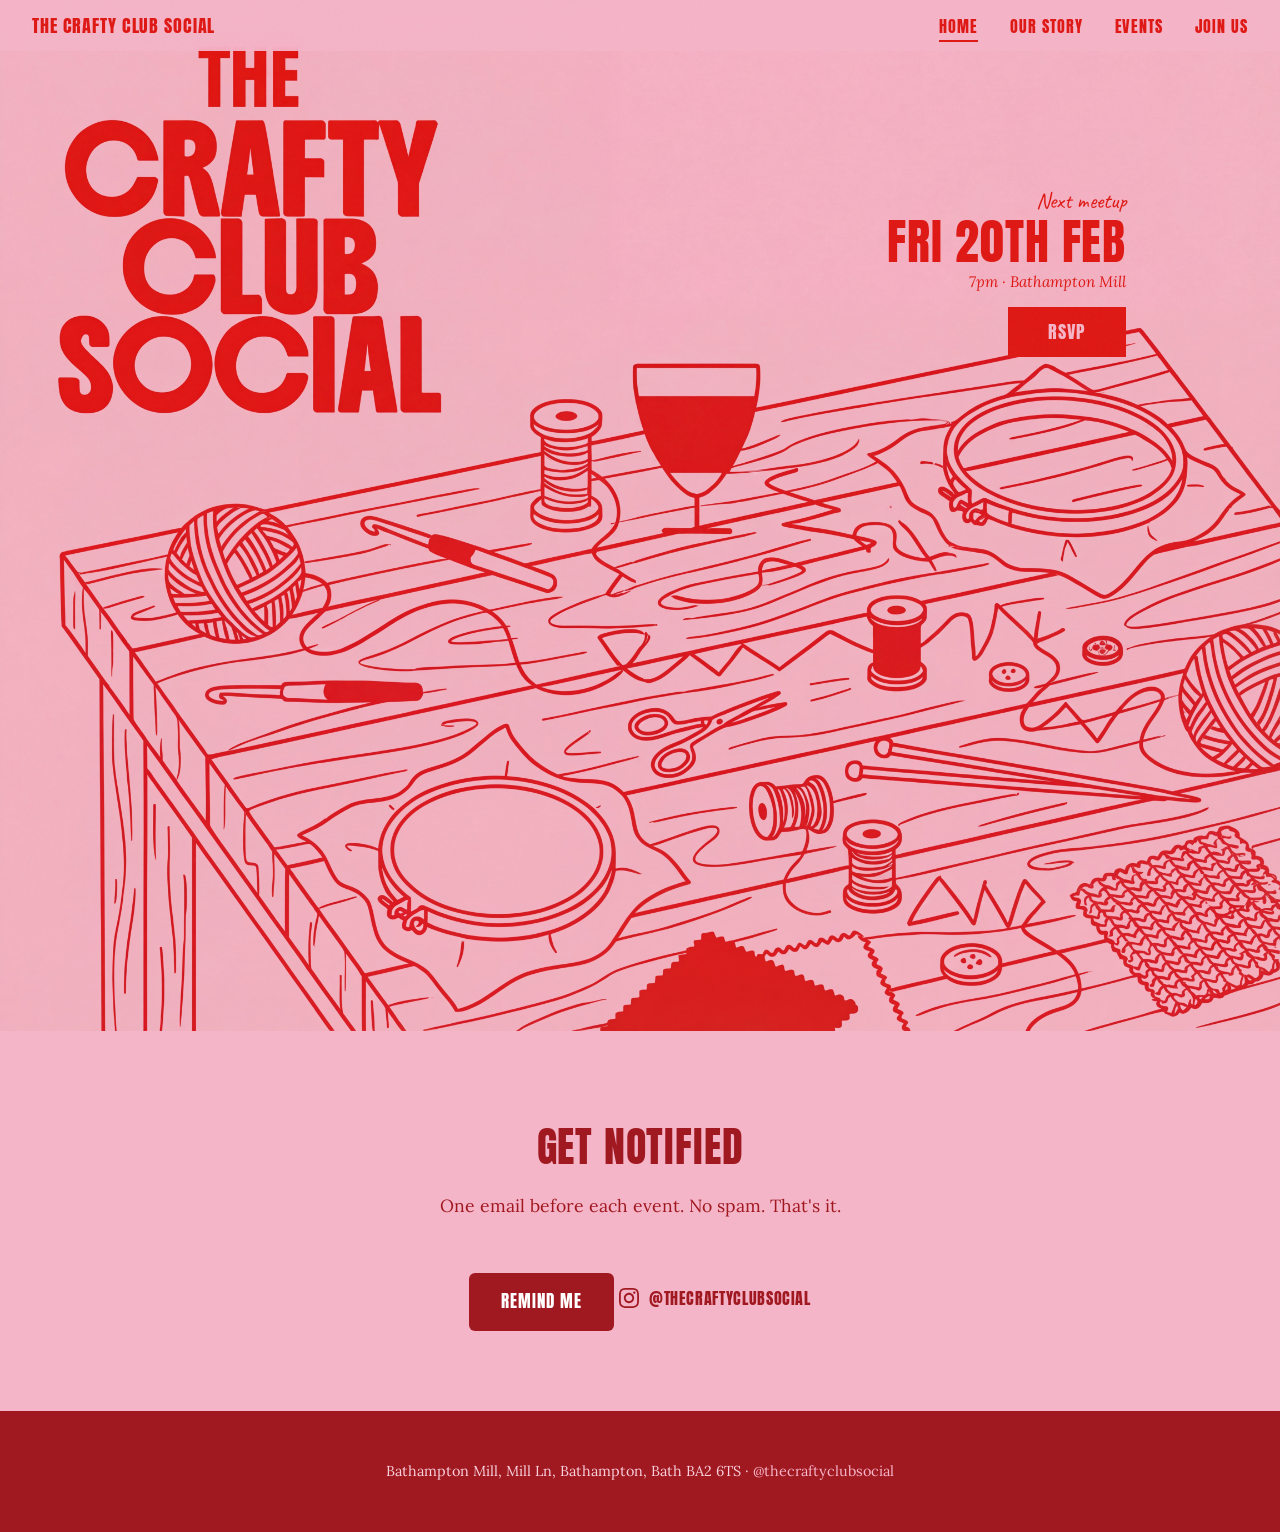
==== index.html @ bd282b46 "Clean up home page: remove divider, slim down footer Remove the stitch divider between hero and CTA," ====
<!DOCTYPE html>
<html lang="en">
<head>
  <meta charset="UTF-8">
  <meta name="viewport" content="width=device-width, initial-scale=1.0">
  <title>The Crafty Club Social — Cocktails, Crafts & Good Company</title>
  <meta name="description" content="A free monthly meetup in Bath for women who love embroidery, crochet and knitting. Grab a drink, bring your project, and craft together.">
  <link rel="preconnect" href="https://fonts.googleapis.com">
  <link rel="preconnect" href="https://fonts.gstatic.com" crossorigin>
  <link href="https://fonts.googleapis.com/css2?family=Anton&family=Caveat:wght@400;500;600;700&family=Lora:ital,wght@0,400;0,500;0,600;1,400;1,500&display=swap" rel="stylesheet">
  <link rel="stylesheet" href="css/style.css">
  <link rel="icon" href="images/favicon.svg" type="image/svg+xml">
  <meta name="theme-color" content="#F5B5C8">
  <meta property="og:title" content="The Crafty Club Social — Cocktails, Crafts & Good Company">
  <meta property="og:description" content="A free monthly meetup in Bath for women who love embroidery, crochet and knitting.">
  <meta property="og:image" content="images/og-image.png">
  <meta property="og:type" content="website">
</head>
<body>

<!-- NAVIGATION -->
<nav class="site-nav">
  <a href="index.html" class="nav-logo">The Crafty Club Social</a>
  <ul class="nav-links">
    <li><a href="index.html" class="active">Home</a></li>
    <li><a href="about.html">Our Story</a></li>
    <li><a href="events.html">Events</a></li>
    <li><a href="signup.html">Join us</a></li>
  </ul>
  <button class="nav-toggle" aria-label="Menu">
    <span></span><span></span><span></span>
  </button>
</nav>
<div class="mobile-nav-overlay">
  <a href="index.html" class="active">Home</a>
  <a href="about.html">Our Story</a>
  <a href="events.html">Events</a>
  <a href="signup.html">Join us</a>
  <span class="mobile-nav-tagline">Cocktails, crafts & good company</span>
</div>

<!-- HERO -->
<section class="hero">
  <img src="images/hero-poster-2.png" alt="The Crafty Club Social — come as you are. From 7pm, Bathampton Mill, Bath." class="hero-poster">

  <!-- Next event overlay — floats over poster, scrolls with image -->
  <div class="hero-event-overlay">
    <span class="hero-event-label">Next meetup</span>
    <span class="hero-event-date">Fri 20th Feb</span>
    <span class="hero-event-details">7pm · Bathampton Mill</span>
    <a href="events.html#rsvp" class="hero-event-btn">RSVP</a>
  </div>
</section>

<!-- CTA / SIGNUP -->
<section class="cta">
  <div class="cta-inner">
    <h2 class="fade-in">Get <em>notified</em></h2>
    <p class="cta-sub fade-in">
      One email before each event. No spam. That's it.
    </p>

    <a href="signup.html" class="btn-primary fade-in" style="display: inline-block; text-decoration: none; margin-top: 1rem;">Remind me</a>

    <a href="https://instagram.com/thecraftyclubsocial" target="_blank" class="instagram-link fade-in">
      <svg viewBox="0 0 24 24"><path d="M12 2.163c3.204 0 3.584.012 4.85.07 3.252.148 4.771 1.691 4.919 4.919.058 1.265.069 1.645.069 4.849 0 3.205-.012 3.584-.069 4.849-.149 3.225-1.664 4.771-4.919 4.919-1.266.058-1.644.07-4.85.07-3.204 0-3.584-.012-4.849-.07-3.26-.149-4.771-1.699-4.919-4.92-.058-1.265-.07-1.644-.07-4.849 0-3.204.013-3.583.07-4.849.149-3.227 1.664-4.771 4.919-4.919 1.266-.057 1.645-.069 4.849-.069zm0-2.163c-3.259 0-3.667.014-4.947.072-4.358.2-6.78 2.618-6.98 6.98-.059 1.281-.073 1.689-.073 4.948 0 3.259.014 3.668.072 4.948.2 4.358 2.618 6.78 6.98 6.98 1.281.058 1.689.072 4.948.072 3.259 0 3.668-.014 4.948-.072 4.354-.2 6.782-2.618 6.979-6.98.059-1.28.073-1.689.073-4.948 0-3.259-.014-3.667-.072-4.947-.196-4.354-2.617-6.78-6.979-6.98-1.281-.059-1.69-.073-4.949-.073zm0 5.838c-3.403 0-6.162 2.759-6.162 6.162s2.759 6.163 6.162 6.163 6.162-2.759 6.162-6.163c0-3.403-2.759-6.162-6.162-6.162zm0 10.162c-2.209 0-4-1.79-4-4 0-2.209 1.791-4 4-4s4 1.791 4 4c0 2.21-1.791 4-4 4zm6.406-11.845c-.796 0-1.441.645-1.441 1.44s.645 1.44 1.441 1.44c.795 0 1.439-.645 1.439-1.44s-.644-1.44-1.439-1.44z"/></svg>
      @thecraftyclubsocial
    </a>
  </div>
</section>

<!-- FOOTER -->
<footer>
  <p>Bathampton Mill, Mill Ln, Bathampton, Bath BA2 6TS &middot; <a href="https://instagram.com/thecraftyclubsocial">@thecraftyclubsocial</a></p>
</footer>

<script src="js/main.js"></script>

</body>
</html>
---- css/style.css ----
/* ============================================
   THE CRAFTY CLUB SOCIAL
   Cocktails, Crafts & Good Company
   Brand: Bold pink + red, retro graphic feel
   ============================================ */

@import url('https://fonts.googleapis.com/css2?family=Anton&family=Caveat:wght@400;500;600;700&family=Lora:ital,wght@0,400;0,500;0,600;1,400;1,500&display=swap');

:root {
  --pink: #F5B5C8;
  --pink-light: #F8D0DC;
  --pink-pale: #FDE8EF;
  --pink-deep: #E8799A;
  --red: #A01820;
  --red-dark: #7A1018;
  --red-light: #C62028;
  --cream: #FFF8F0;
  --white: #FFFFFF;
  --charcoal: #2A2425;
  --warm-grey: #6B5B5E;
  --soft-grey: #A89598;
  --blush-bg: #FCF0F3;
}

* { margin: 0; padding: 0; box-sizing: border-box; }
html { scroll-behavior: smooth; }

body {
  font-family: 'Lora', serif;
  font-size: 1.15rem;
  line-height: 1.75;
  background: var(--pink);
  color: #1A1516;
  overflow-x: hidden;
}

/* Subtle noise overlay */
body::before {
  content: '';
  position: fixed;
  top: 0; left: 0; right: 0; bottom: 0;
  background-image: url("data:image/svg+xml,%3Csvg viewBox='0 0 256 256' xmlns='http://www.w3.org/2000/svg'%3E%3Cfilter id='noise'%3E%3CfeTurbulence type='fractalNoise' baseFrequency='0.9' numOctaves='4' stitchTiles='stitch'/%3E%3C/filter%3E%3Crect width='100%25' height='100%25' filter='url(%23noise)' opacity='0.025'/%3E%3C/svg%3E");
  pointer-events: none;
  z-index: 1000;
}

/* ============ NAVIGATION ============ */
.site-nav {
  position: fixed;
  top: 0;
  left: 0;
  right: 0;
  z-index: 100;
  padding: 0.6rem 2rem;
  display: flex;
  align-items: center;
  justify-content: space-between;
  transition: all 0.4s ease;
  background: rgba(245, 181, 200, 0.92);
  backdrop-filter: blur(12px);
  -webkit-backdrop-filter: blur(12px);
}

.site-nav.scrolled {
  background: rgba(245, 181, 200, 0.97);
  box-shadow: 0 2px 20px rgba(198, 32, 40, 0.1);
  padding: 0.6rem 2rem;
}

.nav-brand {
  font-family: 'Anton', sans-serif;
  font-size: 1.1rem;
  letter-spacing: 0.04em;
  text-transform: uppercase;
  color: var(--red);
  text-decoration: none;
  transition: color 0.3s ease;
}

.nav-brand em {
  font-style: normal;
  color: var(--red-dark);
}

.nav-links {
  display: flex;
  align-items: center;
  gap: 2rem;
  list-style: none;
}

.nav-links a {
  font-family: 'Anton', sans-serif;
  font-size: 1rem;
  font-weight: 400;
  color: #DF1814;
  text-decoration: none;
  text-transform: uppercase;
  letter-spacing: 0.06em;
  transition: opacity 0.3s ease;
}

.nav-links a:hover { opacity: 0.6; }
.nav-links a.active { opacity: 1; border-bottom: 2px solid #DF1814; padding-bottom: 2px; }

/* Nav logo — persistent on all screen sizes */
a.nav-logo,
a.nav-logo:visited,
a.nav-logo:hover,
a.nav-logo:active {
  display: block;
  font-family: 'Anton', sans-serif;
  font-size: 1.1rem;
  font-weight: 400;
  text-transform: uppercase;
  letter-spacing: 0.05em;
  color: #DF1814;
  text-decoration: none;
  line-height: 1;
}

/* Mobile menu toggle — hidden on desktop */
.nav-toggle {
  display: none;
  background: none;
  border: none;
  cursor: pointer;
  padding: 0.5rem;
  z-index: 201;
  position: relative;
}

.nav-toggle span {
  display: block;
  width: 24px;
  height: 2.5px;
  background: var(--red);
  margin: 5px 0;
  transition: all 0.3s ease;
  border-radius: 2px;
}

.nav-toggle.open span:nth-child(1) { transform: rotate(45deg) translate(5px, 5px); }
.nav-toggle.open span:nth-child(2) { opacity: 0; }
.nav-toggle.open span:nth-child(3) { transform: rotate(-45deg) translate(5px, -5px); }

/* Mobile tile overlay — completely hidden on desktop */
.mobile-nav-overlay {
  display: none !important;
  position: fixed;
  top: 0;
  left: 0;
  right: 0;
  bottom: 0;
  background: var(--pink);
  z-index: 200;
  flex-direction: column;
  align-items: center;
  justify-content: center;
  gap: 1rem;
  padding: 2rem;
  opacity: 0;
  transition: opacity 0.3s ease;
}

.mobile-nav-overlay a {
  display: block;
  width: 100%;
  max-width: 300px;
  padding: 1.4rem 1rem;
  text-align: center;
  font-family: 'Anton', sans-serif;
  font-size: 1.3rem;
  font-weight: 400;
  text-transform: uppercase;
  letter-spacing: 0.06em;
  color: var(--red);
  text-decoration: none;
  border: 2px solid var(--red);
  transition: all 0.2s ease;
}

.mobile-nav-overlay a:hover,
.mobile-nav-overlay a.active {
  background: var(--red);
  color: var(--pink);
}

.mobile-nav-overlay .mobile-nav-tagline {
  font-family: 'Caveat', cursive;
  font-size: 1.1rem;
  color: var(--red);
  margin-top: 1rem;
  border: none;
  padding: 0;
}

/* ============ HERO ============ */
.hero {
  position: relative;
  padding: 0;
  background: var(--pink);
  overflow: hidden;
  line-height: 0; /* kill gap below image */
}

.hero-poster {
  width: 100%;
  height: auto;
  display: block;
  background: var(--pink);
}

.hero-desc {
  max-width: 500px;
  font-size: 1.1rem;
  line-height: 1.7;
  color: var(--red);
  font-weight: 300;
  opacity: 0;
  animation: fadeUp 0.8s ease forwards 0.7s;
}

.hero-scroll {
  position: absolute;
  bottom: 40px;
  left: 50%;
  transform: translateX(-50%);
  z-index: 2;
  opacity: 0;
  animation: fadeUp 0.8s ease forwards 1.2s;
  text-align: center;
}

.hero-scroll span {
  font-family: 'Caveat', cursive;
  font-size: 1rem;
  color: var(--red);
  display: block;
  margin-bottom: 8px;
}

.hero-scroll .arrow {
  width: 20px;
  height: 20px;
  border-right: 2px solid var(--red);
  border-bottom: 2px solid var(--red);
  transform: rotate(45deg);
  margin: 0 auto;
  animation: bounce 2s ease-in-out infinite;
}

@keyframes bounce {
  0%, 100% { transform: rotate(45deg) translateY(0); }
  50% { transform: rotate(45deg) translateY(6px); }
}

@keyframes fadeUp {
  from { opacity: 0; transform: translateY(20px); }
  to { opacity: 1; transform: translateY(0); }
}

/* ============ DIVIDER ============ */
.stitch-divider {
  text-align: center;
  padding: 1.5rem 0;
  line-height: 0;
  font-size: 0;
  color: transparent;
  user-select: none;
  overflow: hidden;
}

.stitch-divider::before {
  content: '';
  display: inline-block;
  width: 320px;
  height: 24px;
  background-repeat: no-repeat;
  background-position: center;
  background-size: contain;
  /* default squiggle */
  background-image: url("data:image/svg+xml,%3Csvg xmlns='http://www.w3.org/2000/svg' viewBox='0 0 320 24' fill='none'%3E%3Cpath d='M4 13 C20 4, 40 20, 65 12 S95 3, 125 13 S160 22, 190 11 S220 3, 250 14 S280 21, 316 10' stroke='%23DF1814' stroke-width='4.5' stroke-linecap='round' fill='none'/%3E%3C/svg%3E");
}

/* Each divider gets a unique hand-drawn line */
.stitch-divider:nth-of-type(4n+1)::before {
  background-image: url("data:image/svg+xml,%3Csvg xmlns='http://www.w3.org/2000/svg' viewBox='0 0 320 24' fill='none'%3E%3Cpath d='M4 13 C20 4, 40 20, 65 12 S95 3, 125 13 S160 22, 190 11 S220 3, 250 14 S280 21, 316 10' stroke='%23DF1814' stroke-width='4.5' stroke-linecap='round' fill='none'/%3E%3C/svg%3E");
}

.stitch-divider:nth-of-type(4n+2)::before {
  background-image: url("data:image/svg+xml,%3Csvg xmlns='http://www.w3.org/2000/svg' viewBox='0 0 320 24' fill='none'%3E%3Cpath d='M4 10 C28 19, 52 4, 80 12 S115 21, 150 10 S185 2, 215 13 S255 20, 285 9 S305 5, 316 12' stroke='%23DF1814' stroke-width='4.5' stroke-linecap='round' fill='none'/%3E%3C/svg%3E");
}

.stitch-divider:nth-of-type(4n+3)::before {
  background-image: url("data:image/svg+xml,%3Csvg xmlns='http://www.w3.org/2000/svg' viewBox='0 0 320 24' fill='none'%3E%3Cpath d='M4 14 C25 5, 55 20, 85 10 S115 4, 145 14 S185 22, 210 9 S245 4, 275 15 S300 19, 316 11' stroke='%23DF1814' stroke-width='4.5' stroke-linecap='round' fill='none'/%3E%3C/svg%3E");
}

.stitch-divider:nth-of-type(4n)::before {
  background-image: url("data:image/svg+xml,%3Csvg xmlns='http://www.w3.org/2000/svg' viewBox='0 0 320 24' fill='none'%3E%3Cpath d='M4 9 C30 20, 60 4, 90 13 S125 20, 160 9 S195 3, 225 14 S260 21, 290 10 S310 6, 316 13' stroke='%23DF1814' stroke-width='4.5' stroke-linecap='round' fill='none'/%3E%3C/svg%3E");
}

/* ============ SECTION HEADERS (shared) ============ */
.section-header {
  font-family: 'Anton', sans-serif;
  font-size: clamp(1.6rem, 4vw, 2.4rem);
  font-weight: 400;
  text-transform: uppercase;
  color: var(--red);
  margin-bottom: 0.5rem;
  text-align: center;
  letter-spacing: 0.02em;
}

.section-header em {
  font-style: normal;
  color: inherit;
}

.section-sub {
  font-family: 'Caveat', cursive;
  font-size: 1.3rem;
  color: var(--red);
  text-align: center;
  margin-bottom: 2.5rem;
}

/* ============ ABOUT SECTION ============ */
.about {
  padding: 5rem 2rem;
  max-width: 900px;
  margin: 0 auto;
}

.about h2 {
  font-family: 'Anton', sans-serif;
  font-size: clamp(1.6rem, 4vw, 2.4rem);
  font-weight: 400;
  text-transform: uppercase;
  color: var(--red);
  margin-bottom: 2rem;
  text-align: center;
  letter-spacing: 0.02em;
  line-height: 1.15;
}

.about h2 em { font-style: normal; color: inherit; }

.about-grid {
  display: grid;
  grid-template-columns: 1fr 1fr;
  gap: 1.5rem;
  margin-top: 2.5rem;
}

.about-card {
  background: none;
  border: none;
  border-radius: 0;
  padding: 1.5rem 0;
}

.about-card .icon { font-size: 2rem; margin-bottom: 0.8rem; display: block; }

.about-card h3 {
  font-family: 'Anton', sans-serif;
  font-size: 1.1rem;
  font-weight: 400;
  text-transform: uppercase;
  margin-bottom: 0.5rem;
  color: var(--red);
  letter-spacing: 0.03em;
}

.about-card p {
  font-size: 1.05rem;
  line-height: 1.7;
  color: var(--red);
  font-weight: 300;
}

/* ============ CRAFTS SECTION ============ */
.crafts {
  padding: 4rem 2rem 5rem;
  background: var(--pink);
}

.crafts-inner { max-width: 900px; margin: 0 auto; text-align: center; }

.crafts h2 {
  font-family: 'Anton', sans-serif;
  font-size: clamp(1.6rem, 4vw, 2.4rem);
  font-weight: 400;
  text-transform: uppercase;
  color: var(--red);
  margin-bottom: 0.5rem;
  letter-spacing: 0.02em;
}

.crafts-sub {
  font-family: 'Caveat', cursive;
  font-size: 1.3rem;
  color: var(--red);
  margin-bottom: 2.5rem;
}

.craft-pills {
  display: flex;
  gap: 1.2rem;
  justify-content: center;
  flex-wrap: wrap;
}

.craft-pill {
  background: none;
  border: none;
  border-radius: 0;
  padding: 1rem 1.5rem;
  display: flex;
  align-items: center;
  gap: 0.8rem;
  cursor: default;
}

.craft-pill .emoji { font-size: 1.6rem; }

.craft-pill .text h4 {
  font-family: 'Anton', sans-serif;
  font-size: 1.15rem;
  font-weight: 400;
  text-transform: uppercase;
  letter-spacing: 0.03em;
  text-align: left;
  color: var(--red);
}

.craft-pill .text p {
  font-size: 0.95rem;
  color: var(--red);
  text-align: left;
  font-weight: 300;
}

/* ============ DETAILS SECTION ============ */
.details {
  padding: 5rem 2rem;
  max-width: 700px;
  margin: 0 auto;
  text-align: center;
}

.details h2 {
  font-family: 'Anton', sans-serif;
  font-size: clamp(1.6rem, 4vw, 2.4rem);
  font-weight: 400;
  text-transform: uppercase;
  color: var(--red);
  margin-bottom: 2.5rem;
  letter-spacing: 0.02em;
}

.detail-items { display: flex; flex-direction: column; gap: 1rem; }

.detail-item {
  background: none;
  border: none;
  border-radius: 0;
  padding: 1rem 0;
  display: flex;
  align-items: center;
  gap: 1.2rem;
  text-align: left;
}

.detail-item .icon {
  font-size: 1.4rem;
  flex-shrink: 0;
  width: auto;
  height: auto;
  background: none;
  color: var(--red);
  border-radius: 0;
  display: flex;
  align-items: center;
  justify-content: center;
  font-family: 'Anton', sans-serif;
  font-weight: 400;
}

.detail-item h4 {
  font-family: 'Lora', serif;
  font-size: 1.1rem;
  font-weight: 600;
  margin-bottom: 0.2rem;
  color: var(--red);
}

.detail-item p {
  font-size: 1.05rem;
  color: var(--red);
  font-weight: 300;
  line-height: 1.5;
}

/* ============ GALLERY ============ */
.gallery {
  padding: 3rem 2rem 4rem;
  background: var(--pink);
}

.gallery-inner { max-width: 900px; margin: 0 auto; }

.gallery h2 {
  font-family: 'Anton', sans-serif;
  font-size: clamp(1.4rem, 3.5vw, 2rem);
  font-weight: 400;
  text-transform: uppercase;
  color: var(--red);
  text-align: center;
  margin-bottom: 2rem;
  letter-spacing: 0.02em;
}

.gallery-grid {
  display: grid;
  grid-template-columns: repeat(3, 1fr);
  gap: 1rem;
}

.gallery-item {
  aspect-ratio: 1;
  border-radius: 0;
  overflow: hidden;
  position: relative;
  cursor: pointer;
}

.gallery-item .placeholder {
  width: 100%;
  height: 100%;
  display: flex;
  flex-direction: column;
  align-items: center;
  justify-content: center;
  gap: 0.5rem;
  font-family: 'Caveat', cursive;
  font-size: 1rem;
  color: var(--red);
  transition: transform 0.4s ease;
}

.gallery-item:hover .placeholder { transform: scale(1.05); }
.gallery-item .placeholder .emoji { font-size: 2.5rem; }

.gallery-note {
  text-align: center;
  font-family: 'Caveat', cursive;
  font-size: 1.1rem;
  color: var(--red);
  margin-top: 1.5rem;
}

/* ============ CTA / SIGNUP ============ */
.cta {
  padding: 5rem 2rem;
  text-align: center;
  background: var(--pink);
}

.cta-inner { max-width: 560px; margin: 0 auto; }

.cta h2 {
  font-family: 'Anton', sans-serif;
  font-size: clamp(1.8rem, 4vw, 2.6rem);
  font-weight: 400;
  text-transform: uppercase;
  color: var(--red);
  margin-bottom: 0.5rem;
  letter-spacing: 0.02em;
}

.cta h2 em { font-style: normal; color: inherit; }

.cta-sub {
  font-size: 1.1rem;
  color: var(--red);
  font-weight: 300;
  line-height: 1.6;
  margin-bottom: 2rem;
}

.signup-form {
  display: flex;
  gap: 0.6rem;
  max-width: 460px;
  margin: 0 auto 1.5rem;
}

.signup-form input {
  flex: 1;
  padding: 0.9rem 0;
  border: none;
  border-bottom: 2px solid var(--red);
  border-radius: 0;
  font-family: 'Lora', serif;
  font-size: 1.05rem;
  background: transparent;
  color: var(--red);
  outline: none;
  transition: border-color 0.3s ease;
}

.signup-form input::placeholder { color: var(--red-light); }
.signup-form input:focus { border-color: var(--red); }

.signup-form button, .btn-primary {
  padding: 0.9rem 2rem;
  border: none;
  border-radius: 6px;
  background: var(--red);
  color: var(--white);
  font-family: 'Anton', sans-serif;
  font-size: 1.05rem;
  font-weight: 400;
  text-transform: uppercase;
  letter-spacing: 0.06em;
  cursor: pointer;
  transition: all 0.3s ease;
  white-space: nowrap;
}

.signup-form button:hover, .btn-primary:hover {
  background: var(--red-dark);
  transform: translateY(-2px);
  box-shadow: 0 6px 20px rgba(198, 32, 40, 0.3);
}

.signup-note {
  font-size: 0.9rem;
  color: var(--red-dark);
  font-weight: 300;
}

.instagram-link {
  display: inline-flex;
  align-items: center;
  gap: 0.6rem;
  margin-top: 2rem;
  padding: 0;
  border: none;
  border-radius: 0;
  text-decoration: none;
  color: var(--red);
  font-family: 'Anton', sans-serif;
  font-size: 1rem;
  font-weight: 400;
  text-transform: uppercase;
  letter-spacing: 0.04em;
  transition: opacity 0.3s ease;
}

.instagram-link:hover {
  opacity: 0.6;
}

.instagram-link svg { width: 20px; height: 20px; fill: currentColor; }

/* ============ PAGE HERO (subpages) ============ */
.page-hero {
  padding: 8rem 2rem 4rem;
  text-align: center;
  background: transparent;
}

.page-hero h1 {
  font-family: 'Anton', sans-serif;
  font-weight: 400;
  font-size: clamp(2.2rem, 5vw, 3.5rem);
  line-height: 1.05;
  text-transform: uppercase;
  color: #DF1814;
  margin-bottom: 0.5rem;
  letter-spacing: 0.02em;
}

.page-hero h1 em { font-style: normal; color: inherit; }

.page-hero .page-desc {
  max-width: 540px;
  margin: 1rem auto 0;
  font-size: 1.15rem;
  line-height: 1.7;
  color: var(--red);
  font-weight: 300;
}

.page-section {
  padding: 4rem 2rem;
  max-width: 900px;
  margin: 0 auto;
}

/* Calendar */
.calendar-embed {
  background: none;
  border: none;
  border-radius: 0;
  overflow: hidden;
  padding: 0;
  margin-top: 2rem;
}

.calendar-embed iframe {
  width: 100%;
  height: 600px;
  border: none;
  border-radius: 12px;
}

.calendar-placeholder {
  height: 300px;
  display: flex;
  flex-direction: column;
  align-items: center;
  justify-content: center;
  gap: 1rem;
  background: none;
  border: none;
  border-radius: 0;
  margin-top: 2rem;
  font-family: 'Caveat', cursive;
  font-size: 1.3rem;
  color: var(--red);
}

.calendar-placeholder .emoji { font-size: 3rem; }

/* Next event card */
.next-event {
  background: none;
  border: none;
  border-radius: 0;
  padding: 2rem 0;
  margin-top: 2rem;
  text-align: center;
}

.next-event .label {
  font-family: 'Caveat', cursive;
  font-size: 1.1rem;
  color: var(--red);
  margin-bottom: 0.5rem;
}

.next-event h3 {
  font-family: 'Anton', sans-serif;
  font-size: 1.5rem;
  font-weight: 400;
  text-transform: uppercase;
  color: var(--red);
  margin-bottom: 1rem;
  letter-spacing: 0.02em;
}

.next-event .event-details {
  display: flex;
  gap: 2rem;
  justify-content: center;
  flex-wrap: wrap;
  margin-bottom: 1.5rem;
}

.next-event .event-detail {
  display: flex;
  align-items: center;
  gap: 0.5rem;
  font-size: 1.05rem;
  color: var(--red);
}

/* ============ SIGNUP PAGE ============ */
.signup-page-form {
  position: relative;
  max-width: 500px;
  margin: 0 auto;
  background: none;
  border: none;
  border-radius: 0;
  padding: 2rem 0;
}

.form-group { margin-bottom: 1.5rem; }

.form-group label {
  display: block;
  font-family: 'Lora', serif;
  font-size: 1rem;
  font-weight: 600;
  color: var(--red);
  margin-bottom: 0.5rem;
  text-transform: uppercase;
  letter-spacing: 0.05em;
}

.form-group input,
.form-group textarea,
.form-group select {
  width: 100%;
  padding: 0.9rem 0;
  border: none;
  border-bottom: 2px solid var(--red);
  border-radius: 0;
  font-family: 'Lora', serif;
  font-size: 1.05rem;
  background: transparent;
  color: var(--red);
  outline: none;
  transition: border-color 0.3s ease;
}

.form-group input:focus,
.form-group textarea:focus,
.form-group select:focus { border-color: var(--red); }

.form-group textarea { resize: vertical; min-height: 100px; }

.form-group .help-text {
  font-size: 0.9rem;
  color: var(--red);
  margin-top: 0.3rem;
  font-weight: 300;
  font-style: italic;
}

/* ============ RSVP CONFIRMATION ============ */
.rsvp-confirm {
  display: flex;
  position: absolute;
  top: 0;
  left: 0;
  right: 0;
  bottom: 0;
  background: var(--pink);
  border-radius: 12px;
  flex-direction: column;
  align-items: center;
  justify-content: center;
  z-index: 10;
  opacity: 0;
  visibility: hidden;
  transition: opacity 0.4s ease, visibility 0.4s ease;
  pointer-events: none;
}

.rsvp-confirm.show {
  opacity: 1;
  visibility: visible;
  pointer-events: auto;
}

.rsvp-confirm-text {
  font-family: 'Caveat', cursive;
  font-size: 2.4rem;
  font-weight: 600;
  color: var(--red);
  overflow: hidden;
  white-space: nowrap;
  border-right: 3px solid var(--red);
  width: 0;
}

.rsvp-confirm.show .rsvp-confirm-text {
  animation: typewrite 0.8s steps(16) 0.3s forwards, blink-caret 0.6s step-end 3;
}

@keyframes typewrite {
  to { width: 100%; }
}

@keyframes blink-caret {
  50% { border-color: transparent; }
}

/* ============ BLOG ============ */
.blog-grid {
  display: grid;
  grid-template-columns: repeat(auto-fill, minmax(280px, 1fr));
  gap: 1.5rem;
  margin-top: 2rem;
}

.blog-card {
  background: none;
  border: none;
  border-radius: 0;
  overflow: hidden;
  text-decoration: none;
  color: inherit;
  display: block;
}

.blog-card-image {
  aspect-ratio: 16/10;
  overflow: hidden;
}

.blog-card-image .placeholder {
  width: 100%;
  height: 100%;
  display: flex;
  align-items: center;
  justify-content: center;
  font-size: 3rem;
  background: var(--pink-light);
}

.blog-card-body { padding: 1.5rem; }

.blog-card-tag {
  font-family: 'Lora', serif;
  font-size: 0.85rem;
  font-weight: 600;
  text-transform: uppercase;
  letter-spacing: 0.1em;
  color: var(--red);
  margin-bottom: 0.3rem;
}

.blog-card-body h3 {
  font-family: 'Lora', serif;
  font-size: 1.1rem;
  font-weight: 600;
  margin-bottom: 0.5rem;
  line-height: 1.3;
  color: var(--red);
}

.blog-card-body p {
  font-size: 1rem;
  color: var(--red);
  font-weight: 300;
  line-height: 1.6;
}

.blog-card-meta {
  font-size: 0.9rem;
  color: var(--red);
  margin-top: 0.8rem;
  font-weight: 300;
}

.blog-empty { text-align: center; padding: 4rem 2rem; }
.blog-empty .emoji { font-size: 3rem; margin-bottom: 1rem; }
.blog-empty p { font-family: 'Caveat', cursive; font-size: 1.3rem; color: var(--red); }

/* ============ FOOTER ============ */
footer {
  padding: 3rem 2rem;
  text-align: center;
  background: var(--red);
  color: var(--pink);
}

footer .logo {
  font-family: 'Anton', sans-serif;
  font-size: 1.3rem;
  font-weight: 400;
  text-transform: uppercase;
  color: var(--pink);
  letter-spacing: 0.04em;
  margin-bottom: 0.5rem;
}

footer .tagline {
  font-family: 'Caveat', cursive;
  font-size: 1.1rem;
  color: var(--pink-light);
  margin-bottom: 1rem;
}

footer p { font-size: 0.9rem; color: var(--pink-light); font-weight: 300; }
footer a { color: var(--pink); text-decoration: none; transition: opacity 0.3s ease; }
footer a:hover { opacity: 0.7; }

footer .footer-nav {
  display: flex;
  gap: 1.5rem;
  justify-content: center;
  margin-bottom: 1.5rem;
  flex-wrap: wrap;
}

footer .footer-nav a {
  font-size: 0.95rem;
  color: var(--pink);
  text-decoration: none;
  transition: opacity 0.3s ease;
}

footer .footer-nav a:hover { opacity: 0.7; }

/* ============ HERO EVENT OVERLAY ============ */
.hero {
  position: relative;
}

.hero-event-overlay {
  position: absolute;
  top: 18%;
  right: 12%;
  display: flex;
  flex-direction: column;
  align-items: flex-end;
  gap: 0;
  z-index: 10;
  line-height: normal; /* reset from hero's line-height: 0 */
  text-align: right;
}

.hero-event-label {
  font-family: 'Caveat', cursive;
  font-size: 1.4rem;
  color: #DF1814;
  margin-bottom: 0.2rem;
}

.hero-event-date {
  font-family: 'Anton', sans-serif;
  font-size: 3rem;
  color: #DF1814;
  text-transform: uppercase;
  line-height: 1;
  letter-spacing: 0.02em;
}

.hero-event-details {
  font-family: 'Lora', serif;
  font-size: 0.95rem;
  color: #DF1814;
  margin-top: 0.4rem;
  font-style: italic;
}

.hero-event-btn {
  display: inline-block;
  margin-top: 1rem;
  padding: 0.7rem 2.5rem;
  font-family: 'Anton', sans-serif;
  font-size: 1.1rem;
  text-transform: uppercase;
  letter-spacing: 0.06em;
  color: var(--pink);
  background: #DF1814;
  text-decoration: none;
  transition: opacity 0.3s ease;
}

.hero-event-btn:hover {
  opacity: 0.8;
}

/* ============ RSVP STICKY BAR ============ */
.rsvp-bar {
  position: sticky;
  top: 0;
  z-index: 999;
  background: var(--red);
  text-align: center;
  padding: 0.7rem 1rem;
}

.rsvp-bar a {
  color: var(--white);
  text-decoration: none;
  font-family: 'Anton', sans-serif;
  font-size: 1.05rem;
  font-weight: 400;
  text-transform: uppercase;
  letter-spacing: 0.06em;
  transition: opacity 0.3s ease;
}

.rsvp-bar a:hover {
  opacity: 0.8;
}

/* ============ RESPONSIVE ============ */
@media (max-width: 700px) {
  /* Mobile nav — logo left, hamburger right */
  .site-nav {
    padding: 0.5rem 1rem;
    justify-content: space-between;
  }

  .nav-logo {
    display: block;
  }

  .nav-links {
    display: none;
  }

  .nav-toggle {
    display: block;
  }

  .mobile-nav-overlay {
    display: none !important;
  }

  .mobile-nav-overlay.open {
    display: flex !important;
    opacity: 1;
  }

  /* Hero poster fills screen width */
  .hero-poster {
    height: auto;
  }

  /* Subpage hero — less top padding on mobile */
  .page-hero {
    padding: 5rem 1.2rem 2rem;
  }

  .page-hero h1 {
    font-size: 1.8rem;
  }

  .page-hero .page-desc {
    font-size: 1.05rem;
  }

  /* Sections — tighter padding */
  .about { padding: 3rem 1.2rem; }
  .crafts { padding: 3rem 1.2rem; }
  .details { padding: 3rem 1.2rem; }
  .cta { padding: 3rem 1.2rem; }
  .page-section { padding: 3rem 1.2rem; }

  /* Grids stack on mobile */
  .about-grid { grid-template-columns: 1fr; }
  .craft-pills { flex-direction: column; align-items: center; }
  .craft-pill { width: 100%; max-width: 320px; }
  .gallery-grid { grid-template-columns: repeat(2, 1fr); }
  .gallery-item:nth-child(5),
  .gallery-item:nth-child(6) { display: none; }

  /* Signup form stacks */
  .signup-form { flex-direction: column; }
  .signup-form button { width: 100%; }
  .signup-page-form { padding: 2rem 1.2rem; }

  /* Details list stacks centered */
  .detail-item { flex-direction: column; text-align: center; }
  .next-event .event-details { flex-direction: column; gap: 0.8rem; }

  /* Footer tighter */
  footer { padding: 2rem 1.2rem; }
  footer .footer-nav { gap: 1rem; }

  /* Smaller section headers on mobile */
  .section-header,
  .about h2,
  .crafts h2,
  .details h2,
  .cta h2 {
    font-size: 1.4rem;
  }

  .section-sub,
  .crafts-sub {
    font-size: 1.1rem;
  }

  /* FAQ answers tighter */
  .about-card p,
  .detail-item p {
    font-size: 1rem;
  }

  /* Hero event overlay — adjust on mobile */
  .hero-event-overlay {
    top: 12%;
    right: 5%;
  }

  .hero-event-date {
    font-size: 1.8rem;
  }

  .hero-event-label {
    font-size: 1.1rem;
  }

  .hero-event-details {
    font-size: 0.85rem;
  }

  .hero-event-btn {
    padding: 0.6rem 2rem;
    font-size: 1rem;
  }
}

/* ============ PAGE BACKGROUND ILLUSTRATIONS ============ */
.page-illustration {
  position: fixed;
  top: 0;
  left: 0;
  width: 100%;
  height: 100%;
  object-fit: cover;
  opacity: 0.1;
  pointer-events: none;
  z-index: 0;
}

body.has-page-illustration > *:not(.page-illustration) {
  position: relative;
  z-index: 1;
}

body.has-page-illustration .page-hero,
body.has-page-illustration .page-section,
body.has-page-illustration .about,
body.has-page-illustration .crafts,
body.has-page-illustration .gallery,
body.has-page-illustration .cta,
body.has-page-illustration .hero {
  background: transparent;
}

/* ============ SCROLL ANIMATIONS ============ */
.fade-in {
  opacity: 0;
  transform: translateY(24px);
  transition: opacity 0.7s ease, transform 0.7s ease;
}

.fade-in.visible {
  opacity: 1;
  transform: translateY(0);
}
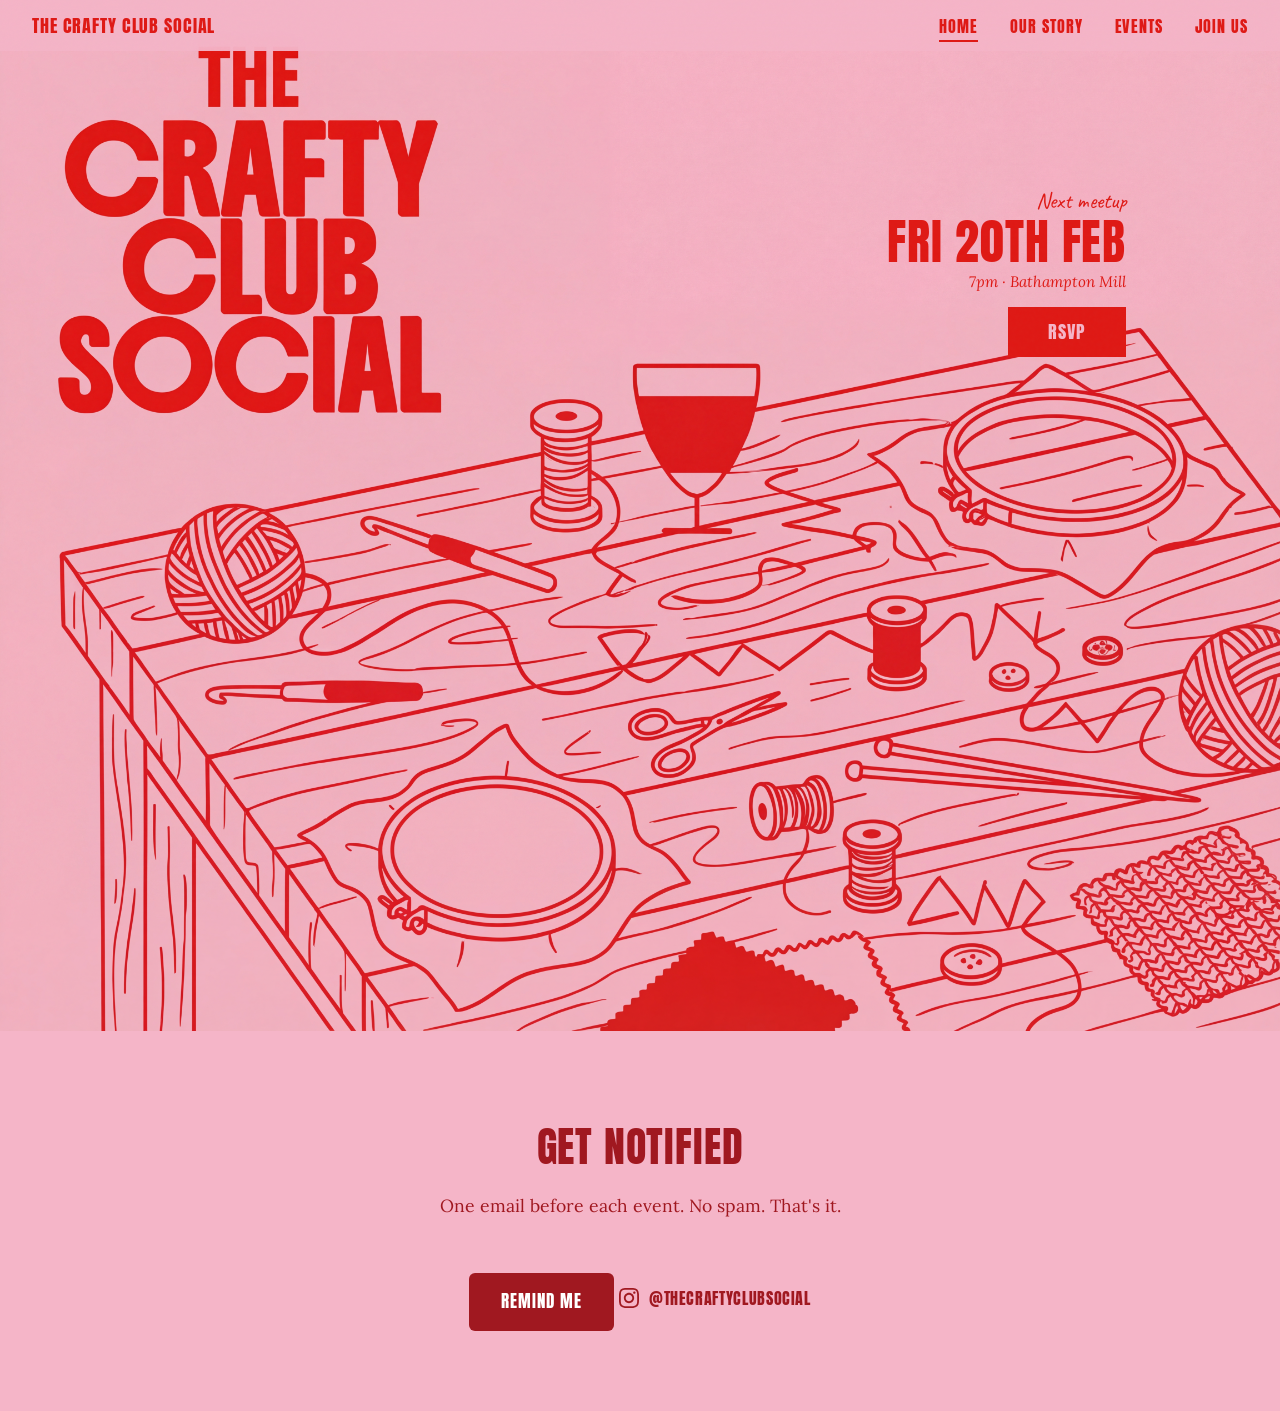
==== commit 015befb6: "Remove footer from home page Co-Authored-By: Claude Opus 4.6 <noreply@anthropic.com>" ====
--- a/index.html
+++ b/index.html
@@ -69,10 +69,6 @@
   </div>
 </section>
 
-<!-- FOOTER -->
-<footer>
-  <p>Bathampton Mill, Mill Ln, Bathampton, Bath BA2 6TS &middot; <a href="https://instagram.com/thecraftyclubsocial">@thecraftyclubsocial</a></p>
-</footer>
 
 <script src="js/main.js"></script>
 
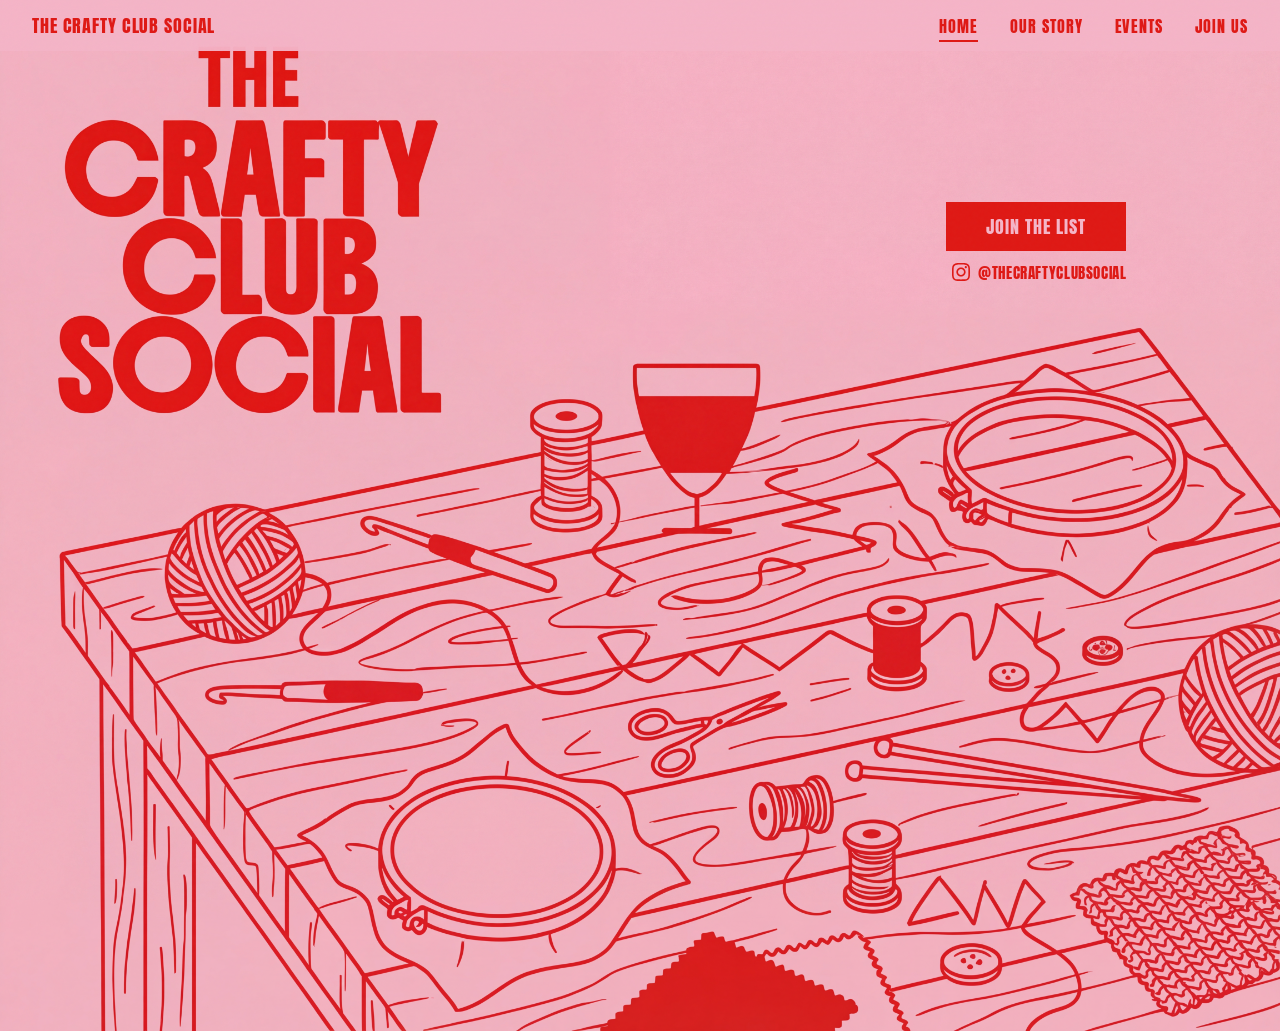
==== commit a3ba87f6: "Replace hero overlay with mailing list + Instagram buttons Swap the event details overlay for just a" ====
--- a/index.html
+++ b/index.html
@@ -43,26 +43,10 @@
 <section class="hero">
   <img src="images/hero-poster-2.png" alt="The Crafty Club Social — come as you are. From 7pm, Bathampton Mill, Bath." class="hero-poster">
 
-  <!-- Next event overlay — floats over poster, scrolls with image -->
+  <!-- Overlay — floats over poster -->
   <div class="hero-event-overlay">
-    <span class="hero-event-label">Next meetup</span>
-    <span class="hero-event-date">Fri 20th Feb</span>
-    <span class="hero-event-details">7pm · Bathampton Mill</span>
-    <a href="events.html#rsvp" class="hero-event-btn">RSVP</a>
-  </div>
-</section>
-
-<!-- CTA / SIGNUP -->
-<section class="cta">
-  <div class="cta-inner">
-    <h2 class="fade-in">Get <em>notified</em></h2>
-    <p class="cta-sub fade-in">
-      One email before each event. No spam. That's it.
-    </p>
-
-    <a href="signup.html" class="btn-primary fade-in" style="display: inline-block; text-decoration: none; margin-top: 1rem;">Remind me</a>
-
-    <a href="https://instagram.com/thecraftyclubsocial" target="_blank" class="instagram-link fade-in">
+    <a href="signup.html" class="hero-event-btn">Join the list</a>
+    <a href="https://instagram.com/thecraftyclubsocial" target="_blank" class="hero-instagram-link">
       <svg viewBox="0 0 24 24"><path d="M12 2.163c3.204 0 3.584.012 4.85.07 3.252.148 4.771 1.691 4.919 4.919.058 1.265.069 1.645.069 4.849 0 3.205-.012 3.584-.069 4.849-.149 3.225-1.664 4.771-4.919 4.919-1.266.058-1.644.07-4.85.07-3.204 0-3.584-.012-4.849-.07-3.26-.149-4.771-1.699-4.919-4.92-.058-1.265-.07-1.644-.07-4.849 0-3.204.013-3.583.07-4.849.149-3.227 1.664-4.771 4.919-4.919 1.266-.057 1.645-.069 4.849-.069zm0-2.163c-3.259 0-3.667.014-4.947.072-4.358.2-6.78 2.618-6.98 6.98-.059 1.281-.073 1.689-.073 4.948 0 3.259.014 3.668.072 4.948.2 4.358 2.618 6.78 6.98 6.98 1.281.058 1.689.072 4.948.072 3.259 0 3.668-.014 4.948-.072 4.354-.2 6.782-2.618 6.979-6.98.059-1.28.073-1.689.073-4.948 0-3.259-.014-3.667-.072-4.947-.196-4.354-2.617-6.78-6.979-6.98-1.281-.059-1.69-.073-4.949-.073zm0 5.838c-3.403 0-6.162 2.759-6.162 6.162s2.759 6.163 6.162 6.163 6.162-2.759 6.162-6.163c0-3.403-2.759-6.162-6.162-6.162zm0 10.162c-2.209 0-4-1.79-4-4 0-2.209 1.791-4 4-4s4 1.791 4 4c0 2.21-1.791 4-4 4zm6.406-11.845c-.796 0-1.441.645-1.441 1.44s.645 1.44 1.441 1.44c.795 0 1.439-.645 1.439-1.44s-.644-1.44-1.439-1.44z"/></svg>
       @thecraftyclubsocial
     </a>
--- a/css/style.css
+++ b/css/style.css
@@ -1011,11 +1011,27 @@
   display: flex;
   flex-direction: column;
   align-items: flex-end;
-  gap: 0;
+  gap: 0.6rem;
   z-index: 10;
   line-height: normal; /* reset from hero's line-height: 0 */
   text-align: right;
 }
+
+.hero-instagram-link {
+  display: inline-flex;
+  align-items: center;
+  gap: 0.5rem;
+  font-family: 'Anton', sans-serif;
+  font-size: 0.95rem;
+  text-transform: uppercase;
+  letter-spacing: 0.04em;
+  color: #DF1814;
+  text-decoration: none;
+  transition: opacity 0.3s ease;
+}
+
+.hero-instagram-link:hover { opacity: 0.7; }
+.hero-instagram-link svg { width: 18px; height: 18px; fill: #DF1814; }
 
 .hero-event-label {
   font-family: 'Caveat', cursive;
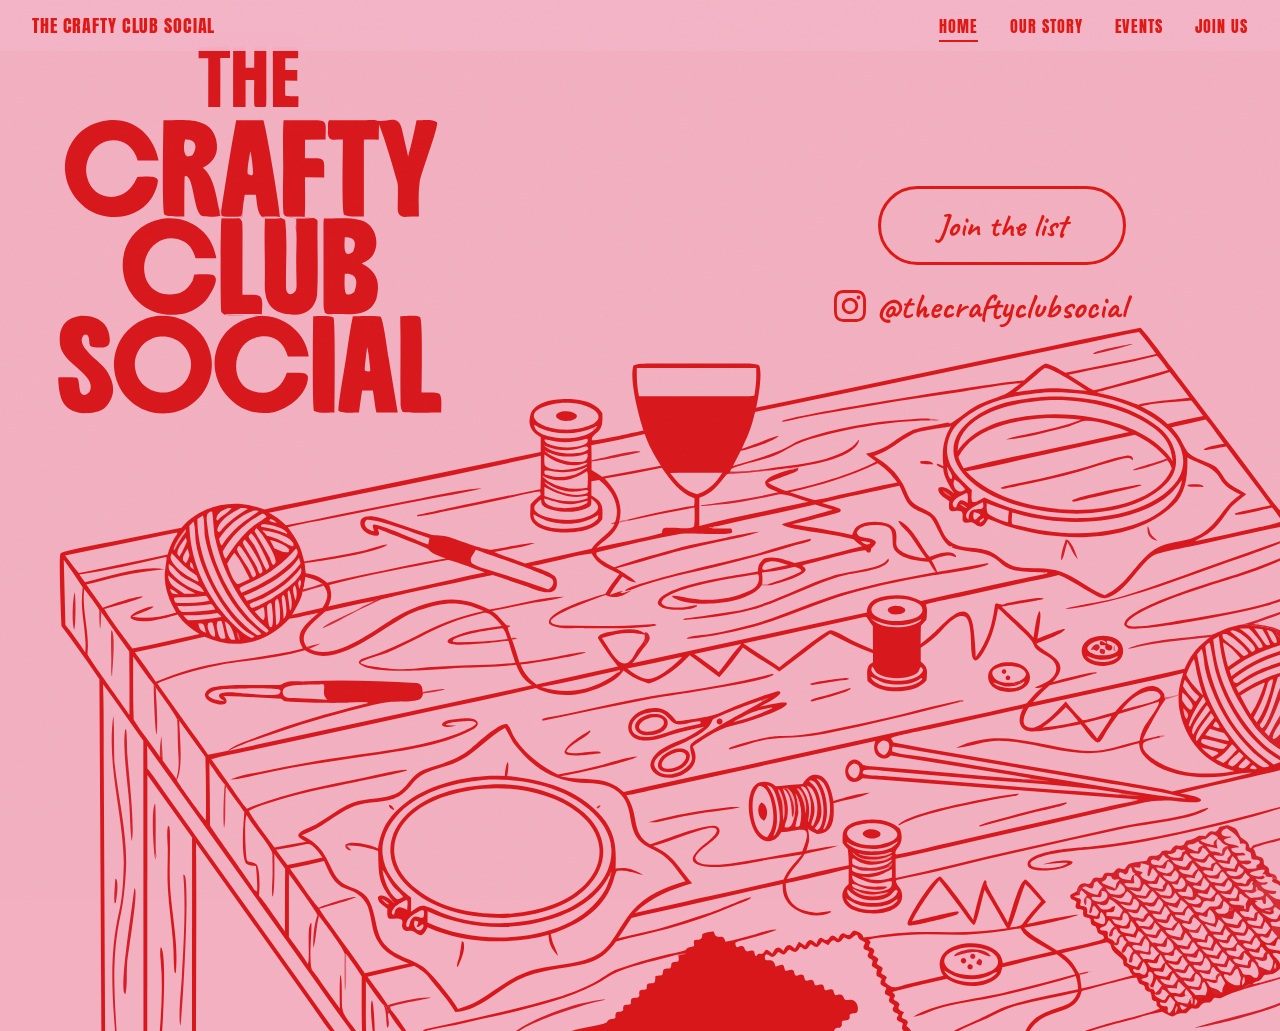
==== commit 4025a79c: "Use new SVG illustration as home page hero, crop to logo on mobile Co-Authored-By: Claude Opus 4.6 <" ====
--- a/index.html
+++ b/index.html
@@ -41,7 +41,7 @@
 
 <!-- HERO -->
 <section class="hero">
-  <img src="images/hero-poster-2.png" alt="The Crafty Club Social — come as you are. From 7pm, Bathampton Mill, Bath." class="hero-poster">
+  <img src="images/hero-illustration.svg" alt="The Crafty Club Social — come as you are. From 7pm, Bathampton Mill, Bath." class="hero-poster">
 
   <!-- Overlay — floats over poster -->
   <div class="hero-event-overlay">
--- a/css/style.css
+++ b/css/style.css
@@ -1011,27 +1011,26 @@
   display: flex;
   flex-direction: column;
   align-items: flex-end;
-  gap: 0.6rem;
+  gap: 1.2rem;
   z-index: 10;
-  line-height: normal; /* reset from hero's line-height: 0 */
+  line-height: normal;
   text-align: right;
 }
 
 .hero-instagram-link {
   display: inline-flex;
   align-items: center;
-  gap: 0.5rem;
-  font-family: 'Anton', sans-serif;
-  font-size: 0.95rem;
-  text-transform: uppercase;
-  letter-spacing: 0.04em;
+  gap: 0.7rem;
+  font-family: 'Caveat', cursive;
+  font-size: 2.2rem;
+  font-weight: 700;
   color: #DF1814;
   text-decoration: none;
   transition: opacity 0.3s ease;
 }
 
 .hero-instagram-link:hover { opacity: 0.7; }
-.hero-instagram-link svg { width: 18px; height: 18px; fill: #DF1814; }
+.hero-instagram-link svg { width: 32px; height: 32px; fill: #DF1814; }
 
 .hero-event-label {
   font-family: 'Caveat', cursive;
@@ -1059,20 +1058,22 @@
 
 .hero-event-btn {
   display: inline-block;
-  margin-top: 1rem;
-  padding: 0.7rem 2.5rem;
-  font-family: 'Anton', sans-serif;
-  font-size: 1.1rem;
-  text-transform: uppercase;
-  letter-spacing: 0.06em;
+  margin-top: 0;
+  padding: 1rem 3.5rem;
+  font-family: 'Caveat', cursive;
+  font-size: 2rem;
+  font-weight: 700;
+  color: #DF1814;
+  background: none;
+  border: 3.5px solid #DF1814;
+  border-radius: 50px;
+  text-decoration: none;
+  transition: all 0.3s ease;
+}
+
+.hero-event-btn:hover {
+  background: #DF1814;
   color: var(--pink);
-  background: #DF1814;
-  text-decoration: none;
-  transition: opacity 0.3s ease;
-}
-
-.hero-event-btn:hover {
-  opacity: 0.8;
 }
 
 /* ============ RSVP STICKY BAR ============ */
@@ -1129,9 +1130,11 @@
     opacity: 1;
   }
 
-  /* Hero poster fills screen width */
+  /* Hero poster — crop to logo area on mobile */
   .hero-poster {
-    height: auto;
+    height: 100vh;
+    object-fit: cover;
+    object-position: top left;
   }
 
   /* Subpage hero — less top padding on mobile */
@@ -1201,21 +1204,18 @@
     right: 5%;
   }
 
-  .hero-event-date {
-    font-size: 1.8rem;
-  }
-
-  .hero-event-label {
-    font-size: 1.1rem;
-  }
-
-  .hero-event-details {
-    font-size: 0.85rem;
-  }
-
   .hero-event-btn {
-    padding: 0.6rem 2rem;
-    font-size: 1rem;
+    padding: 0.8rem 2.5rem;
+    font-size: 1.5rem;
+  }
+
+  .hero-instagram-link {
+    font-size: 1.6rem;
+  }
+
+  .hero-instagram-link svg {
+    width: 24px;
+    height: 24px;
   }
 }
 
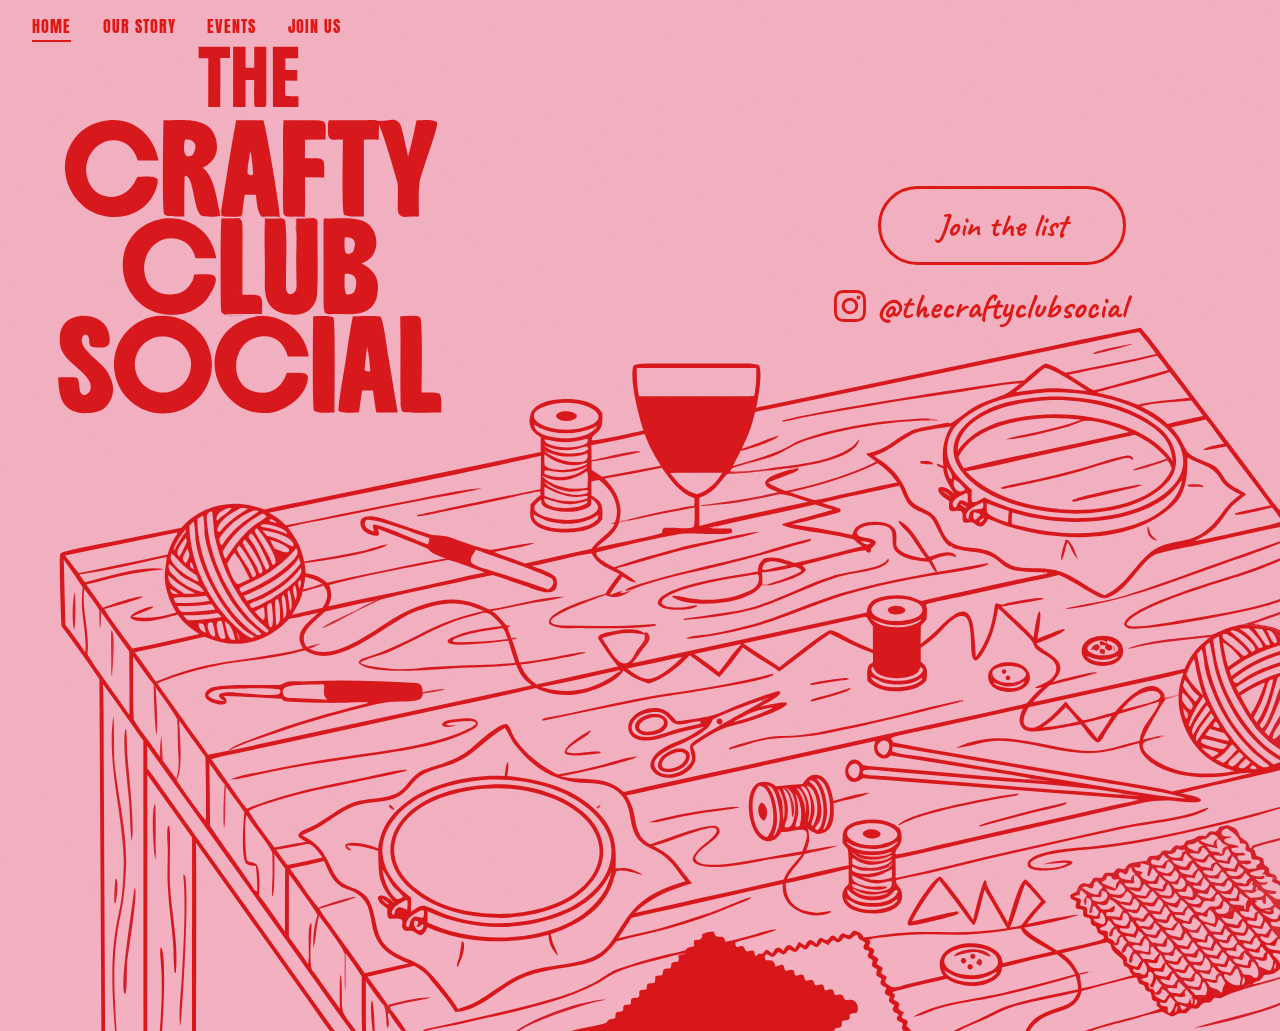
==== commit d05f4c14: "Remove nav logo from home page, fade it in on subpages Co-Authored-By: Claude Opus 4.6 <noreply@anth" ====
--- a/index.html
+++ b/index.html
@@ -20,7 +20,6 @@
 
 <!-- NAVIGATION -->
 <nav class="site-nav">
-  <a href="index.html" class="nav-logo">The Crafty Club Social</a>
   <ul class="nav-links">
     <li><a href="index.html" class="active">Home</a></li>
     <li><a href="about.html">Our Story</a></li>
--- a/css/style.css
+++ b/css/style.css
@@ -56,15 +56,26 @@
   align-items: center;
   justify-content: space-between;
   transition: all 0.4s ease;
-  background: rgba(245, 181, 200, 0.92);
+  background: transparent;
+}
+
+.site-nav.scrolled {
+  background: rgba(245, 181, 200, 0.97);
   backdrop-filter: blur(12px);
   -webkit-backdrop-filter: blur(12px);
-}
-
-.site-nav.scrolled {
-  background: rgba(245, 181, 200, 0.97);
   box-shadow: 0 2px 20px rgba(198, 32, 40, 0.1);
   padding: 0.6rem 2rem;
+}
+
+.site-nav.scrolled .nav-logo {
+  opacity: 1;
+  pointer-events: auto;
+  animation: fadeInLogo 0.6s ease forwards;
+}
+
+@keyframes fadeInLogo {
+  from { opacity: 0; }
+  to { opacity: 1; }
 }
 
 .nav-brand {
@@ -103,12 +114,15 @@
 .nav-links a:hover { opacity: 0.6; }
 .nav-links a.active { opacity: 1; border-bottom: 2px solid #DF1814; padding-bottom: 2px; }
 
-/* Nav logo — persistent on all screen sizes */
+/* Nav logo — hidden until scrolled (so it doesn't overlap the hero SVG on home) */
 a.nav-logo,
 a.nav-logo:visited,
 a.nav-logo:hover,
 a.nav-logo:active {
   display: block;
+  opacity: 0;
+  pointer-events: none;
+  transition: opacity 0.3s ease;
   font-family: 'Anton', sans-serif;
   font-size: 1.1rem;
   font-weight: 400;
@@ -132,17 +146,19 @@
 
 .nav-toggle span {
   display: block;
-  width: 24px;
-  height: 2.5px;
-  background: var(--red);
-  margin: 5px 0;
+  height: 3px;
+  background: #DF1814;
   transition: all 0.3s ease;
-  border-radius: 2px;
-}
-
-.nav-toggle.open span:nth-child(1) { transform: rotate(45deg) translate(5px, 5px); }
+  border-radius: 3px;
+}
+
+.nav-toggle span:nth-child(1) { width: 28px; margin-bottom: 6px; transform: rotate(-2deg); }
+.nav-toggle span:nth-child(2) { width: 22px; margin-bottom: 6px; margin-left: 2px; transform: rotate(1deg); }
+.nav-toggle span:nth-child(3) { width: 26px; transform: rotate(-1deg); }
+
+.nav-toggle.open span:nth-child(1) { transform: rotate(45deg) translate(6px, 6px); width: 28px; }
 .nav-toggle.open span:nth-child(2) { opacity: 0; }
-.nav-toggle.open span:nth-child(3) { transform: rotate(-45deg) translate(5px, -5px); }
+.nav-toggle.open span:nth-child(3) { transform: rotate(-45deg) translate(6px, -6px); width: 28px; }
 
 /* Mobile tile overlay — completely hidden on desktop */
 .mobile-nav-overlay {
@@ -1130,11 +1146,28 @@
     opacity: 1;
   }
 
-  /* Hero poster — crop to logo area on mobile */
+  /* Hero poster — fill viewport, pin left edge, fade at bottom */
+  .hero {
+    overflow: hidden;
+    position: relative;
+  }
+  .hero::after {
+    content: '';
+    position: absolute;
+    bottom: 0;
+    left: 0;
+    right: 0;
+    height: 40%;
+    background: linear-gradient(to top, var(--pink) 10%, transparent 100%);
+    pointer-events: none;
+    z-index: 5;
+  }
   .hero-poster {
     height: 100vh;
+    width: auto;
+    max-width: none;
     object-fit: cover;
-    object-position: top left;
+    object-position: left top;
   }
 
   /* Subpage hero — less top padding on mobile */
@@ -1198,24 +1231,30 @@
     font-size: 1rem;
   }
 
-  /* Hero event overlay — adjust on mobile */
+  /* Hero event overlay — bottom of page on mobile */
   .hero-event-overlay {
-    top: 12%;
-    right: 5%;
+    top: auto;
+    right: auto;
+    bottom: 5rem;
+    left: 50%;
+    transform: translateX(-50%);
+    align-items: center;
+    text-align: center;
+    z-index: 20;
   }
 
   .hero-event-btn {
-    padding: 0.8rem 2.5rem;
-    font-size: 1.5rem;
+    padding: 1rem 3rem;
+    font-size: 1.8rem;
   }
 
   .hero-instagram-link {
-    font-size: 1.6rem;
+    font-size: 1.8rem;
   }
 
   .hero-instagram-link svg {
-    width: 24px;
-    height: 24px;
+    width: 28px;
+    height: 28px;
   }
 }
 
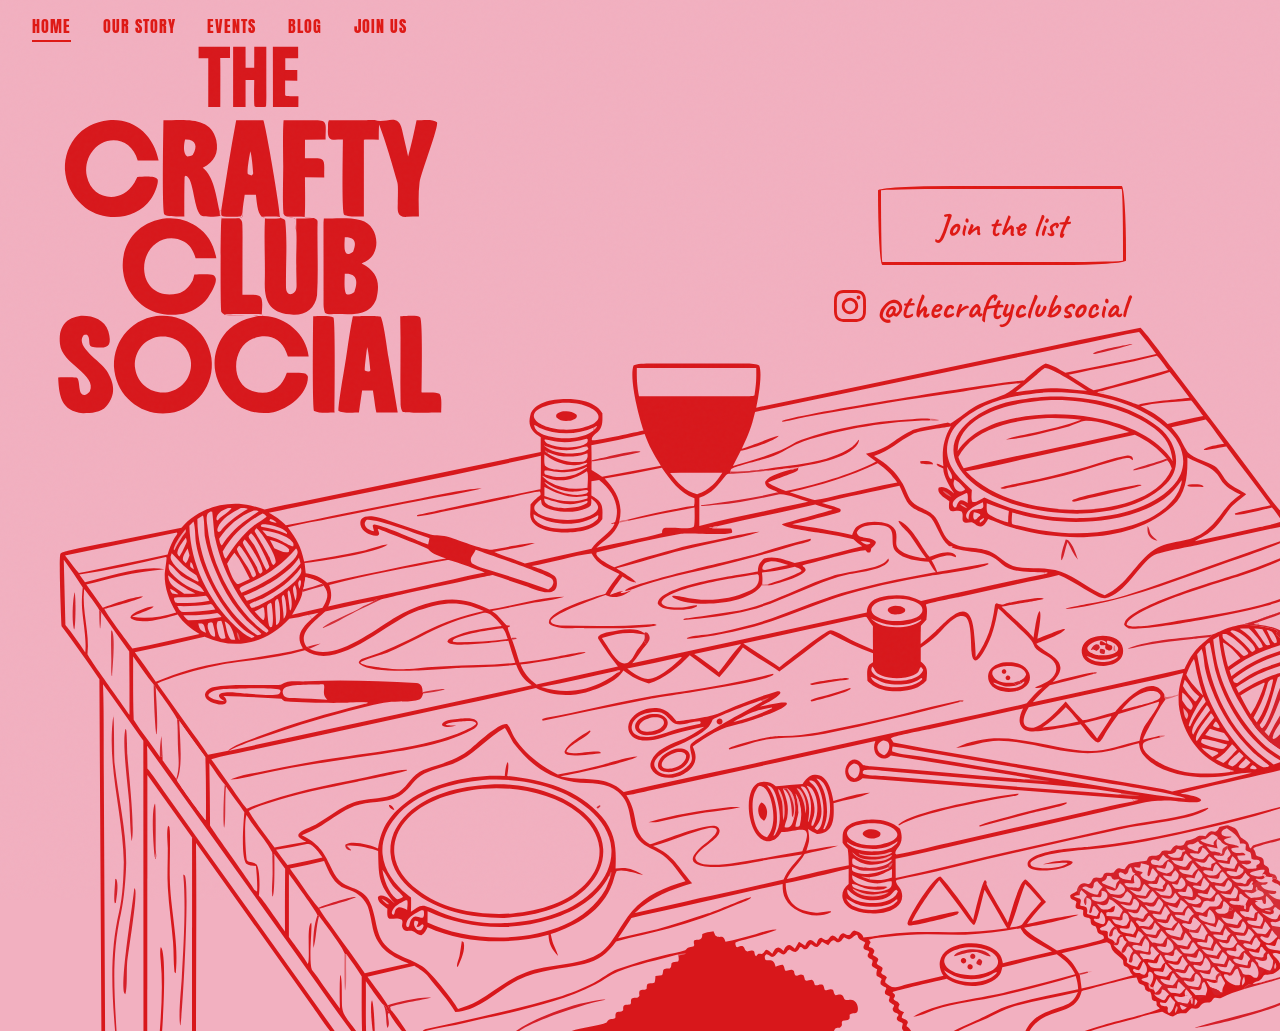
==== commit d16d7b4c: "Add blog section: first post, listing page, nav link site-wide - Add Diya's "Why I Created The Craft" ====
--- a/index.html
+++ b/index.html
@@ -24,6 +24,7 @@
     <li><a href="index.html" class="active">Home</a></li>
     <li><a href="about.html">Our Story</a></li>
     <li><a href="events.html">Events</a></li>
+    <li><a href="blog/">Blog</a></li>
     <li><a href="signup.html">Join us</a></li>
   </ul>
   <button class="nav-toggle" aria-label="Menu">
@@ -34,6 +35,7 @@
   <a href="index.html" class="active">Home</a>
   <a href="about.html">Our Story</a>
   <a href="events.html">Events</a>
+  <a href="blog/">Blog</a>
   <a href="signup.html">Join us</a>
   <span class="mobile-nav-tagline">Cocktails, crafts & good company</span>
 </div>
--- a/css/style.css
+++ b/css/style.css
@@ -55,7 +55,9 @@
   display: flex;
   align-items: center;
   justify-content: space-between;
-  transition: all 0.4s ease;
+  transition: background 0.4s cubic-bezier(0.4, 0, 0.2, 1),
+              box-shadow 0.4s cubic-bezier(0.4, 0, 0.2, 1),
+              backdrop-filter 0.4s cubic-bezier(0.4, 0, 0.2, 1);
   background: transparent;
 }
 
@@ -122,7 +124,7 @@
   display: block;
   opacity: 0;
   pointer-events: none;
-  transition: opacity 0.3s ease;
+  transition: opacity 0.4s cubic-bezier(0.4, 0, 0.2, 1);
   font-family: 'Anton', sans-serif;
   font-size: 1.1rem;
   font-weight: 400;
@@ -148,7 +150,9 @@
   display: block;
   height: 3px;
   background: #DF1814;
-  transition: all 0.3s ease;
+  transition: transform 0.35s cubic-bezier(0.4, 0, 0.2, 1),
+              opacity 0.25s cubic-bezier(0.4, 0, 0.2, 1),
+              width 0.35s cubic-bezier(0.4, 0, 0.2, 1);
   border-radius: 3px;
 }
 
@@ -176,7 +180,8 @@
   gap: 1rem;
   padding: 2rem;
   opacity: 0;
-  transition: opacity 0.3s ease;
+  visibility: hidden;
+  transition: opacity 0.4s cubic-bezier(0.4, 0, 0.2, 1), visibility 0.4s cubic-bezier(0.4, 0, 0.2, 1);
 }
 
 .mobile-nav-overlay a {
@@ -185,20 +190,41 @@
   max-width: 300px;
   padding: 1.4rem 1rem;
   text-align: center;
-  font-family: 'Anton', sans-serif;
-  font-size: 1.3rem;
-  font-weight: 400;
-  text-transform: uppercase;
-  letter-spacing: 0.06em;
-  color: var(--red);
+  font-family: 'Caveat', cursive;
+  font-size: 1.6rem;
+  font-weight: 700;
+  color: #DF1814;
   text-decoration: none;
-  border: 2px solid var(--red);
-  transition: all 0.2s ease;
+  border: 3px solid #DF1814;
+  opacity: 0;
+  transform: translateY(20px) rotate(-1.2deg);
+  transition: opacity 0.4s cubic-bezier(0.4, 0, 0.2, 1),
+              transform 0.4s cubic-bezier(0.4, 0, 0.2, 1),
+              background 0.25s ease,
+              color 0.25s ease;
+}
+
+/* Staggered entrance for each tile */
+.mobile-nav-overlay a:nth-child(1) { transition-delay: 0.08s; border-radius: 255px 15px 225px 15px / 15px 225px 15px 255px; }
+.mobile-nav-overlay a:nth-child(2) { transition-delay: 0.16s; transform: translateY(20px) rotate(0.8deg); border-radius: 15px 255px 15px 225px / 225px 15px 255px 15px; }
+.mobile-nav-overlay a:nth-child(3) { transition-delay: 0.24s; transform: translateY(20px) rotate(-0.6deg); border-radius: 225px 15px 255px 15px / 15px 255px 15px 225px; }
+.mobile-nav-overlay a:nth-child(4) { transition-delay: 0.32s; transform: translateY(20px) rotate(1deg); border-radius: 15px 225px 15px 255px / 255px 15px 225px 15px; }
+
+/* Open state — tiles slide in with stagger */
+.mobile-nav-overlay.open a:nth-child(1) { opacity: 1; transform: translateY(0) rotate(-1.2deg); }
+.mobile-nav-overlay.open a:nth-child(2) { opacity: 1; transform: translateY(0) rotate(0.8deg); }
+.mobile-nav-overlay.open a:nth-child(3) { opacity: 1; transform: translateY(0) rotate(-0.6deg); }
+.mobile-nav-overlay.open a:nth-child(4) { opacity: 1; transform: translateY(0) rotate(1deg); }
+
+/* Closing — fast, no stagger */
+.mobile-nav-overlay:not(.open) a {
+  transition-delay: 0s !important;
+  transition-duration: 0.2s;
 }
 
 .mobile-nav-overlay a:hover,
 .mobile-nav-overlay a.active {
-  background: var(--red);
+  background: #DF1814;
   color: var(--pink);
 }
 
@@ -209,6 +235,12 @@
   margin-top: 1rem;
   border: none;
   padding: 0;
+  opacity: 0;
+  transition: opacity 0.4s cubic-bezier(0.4, 0, 0.2, 1) 0.4s;
+}
+
+.mobile-nav-overlay.open .mobile-nav-tagline {
+  opacity: 1;
 }
 
 /* ============ HERO ============ */
@@ -371,10 +403,14 @@
 
 .about-card {
   background: none;
-  border: none;
-  border-radius: 0;
-  padding: 1.5rem 0;
-}
+  border: 3px solid #DF1814;
+  padding: 1.5rem;
+}
+
+.about-card:nth-child(1) { border-radius: 255px 15px 225px 15px / 15px 225px 15px 255px; transform: rotate(-0.7deg); }
+.about-card:nth-child(2) { border-radius: 15px 255px 15px 225px / 225px 15px 255px 15px; transform: rotate(0.5deg); }
+.about-card:nth-child(3) { border-radius: 225px 15px 255px 15px / 15px 255px 15px 225px; transform: rotate(0.4deg); }
+.about-card:nth-child(4) { border-radius: 15px 225px 15px 255px / 255px 15px 225px 15px; transform: rotate(-0.8deg); }
 
 .about-card .icon { font-size: 2rem; margin-bottom: 0.8rem; display: block; }
 
@@ -389,8 +425,8 @@
 }
 
 .about-card p {
-  font-size: 1.05rem;
-  line-height: 1.7;
+  font-size: 1rem;
+  line-height: 1.6;
   color: var(--red);
   font-weight: 300;
 }
@@ -429,8 +465,7 @@
 
 .craft-pill {
   background: none;
-  border: none;
-  border-radius: 0;
+  border: 3px solid #DF1814;
   padding: 1rem 1.5rem;
   display: flex;
   align-items: center;
@@ -438,11 +473,15 @@
   cursor: default;
 }
 
+.craft-pill:nth-child(1) { border-radius: 255px 15px 225px 15px / 15px 225px 15px 255px; transform: rotate(-1deg); }
+.craft-pill:nth-child(2) { border-radius: 15px 255px 15px 225px / 225px 15px 255px 15px; transform: rotate(0.7deg); }
+.craft-pill:nth-child(3) { border-radius: 225px 15px 255px 15px / 15px 255px 15px 225px; transform: rotate(-0.5deg); }
+
 .craft-pill .emoji { font-size: 1.6rem; }
 
 .craft-pill .text h4 {
   font-family: 'Anton', sans-serif;
-  font-size: 1.15rem;
+  font-size: 1.1rem;
   font-weight: 400;
   text-transform: uppercase;
   letter-spacing: 0.03em;
@@ -451,7 +490,8 @@
 }
 
 .craft-pill .text p {
-  font-size: 0.95rem;
+  font-size: 1rem;
+  line-height: 1.6;
   color: var(--red);
   text-align: left;
   font-weight: 300;
@@ -479,28 +519,31 @@
 
 .detail-item {
   background: none;
-  border: none;
-  border-radius: 0;
-  padding: 1rem 0;
+  border: 3px solid #DF1814;
+  padding: 1.5rem;
   display: flex;
   align-items: center;
   gap: 1.2rem;
   text-align: left;
 }
 
+.detail-item:nth-child(odd) { border-radius: 255px 15px 225px 15px / 15px 225px 15px 255px; transform: rotate(-0.4deg); }
+.detail-item:nth-child(even) { border-radius: 15px 255px 15px 225px / 225px 15px 255px 15px; transform: rotate(0.5deg); }
+
 .detail-item .icon {
-  font-size: 1.4rem;
+  font-size: 2.8rem;
   flex-shrink: 0;
   width: auto;
   height: auto;
   background: none;
-  color: var(--red);
+  color: #DF1814;
   border-radius: 0;
   display: flex;
   align-items: center;
   justify-content: center;
-  font-family: 'Anton', sans-serif;
-  font-weight: 400;
+  font-family: 'Caveat', cursive;
+  font-weight: 700;
+  line-height: 1;
 }
 
 .detail-item h4 {
@@ -512,10 +555,10 @@
 }
 
 .detail-item p {
-  font-size: 1.05rem;
+  font-size: 1rem;
   color: var(--red);
   font-weight: 300;
-  line-height: 1.5;
+  line-height: 1.6;
 }
 
 /* ============ GALLERY ============ */
@@ -631,24 +674,25 @@
 
 .signup-form button, .btn-primary {
   padding: 0.9rem 2rem;
-  border: none;
-  border-radius: 6px;
-  background: var(--red);
-  color: var(--white);
-  font-family: 'Anton', sans-serif;
-  font-size: 1.05rem;
-  font-weight: 400;
-  text-transform: uppercase;
-  letter-spacing: 0.06em;
+  border: 3px solid #DF1814;
+  border-radius: 255px 15px 225px 15px / 15px 225px 15px 255px;
+  background: #DF1814;
+  color: var(--pink);
+  font-family: 'Caveat', cursive;
+  font-size: 1.4rem;
+  font-weight: 700;
   cursor: pointer;
-  transition: all 0.3s ease;
+  transition: background 0.3s cubic-bezier(0.4, 0, 0.2, 1),
+              color 0.3s cubic-bezier(0.4, 0, 0.2, 1),
+              transform 0.3s cubic-bezier(0.4, 0, 0.2, 1);
   white-space: nowrap;
+  transform: rotate(-0.5deg);
 }
 
 .signup-form button:hover, .btn-primary:hover {
-  background: var(--red-dark);
-  transform: translateY(-2px);
-  box-shadow: 0 6px 20px rgba(198, 32, 40, 0.3);
+  background: none;
+  color: #DF1814;
+  transform: rotate(-0.5deg) translateY(-2px);
 }
 
 .signup-note {
@@ -683,7 +727,7 @@
 
 /* ============ PAGE HERO (subpages) ============ */
 .page-hero {
-  padding: 8rem 2rem 4rem;
+  padding: 5rem 2rem 2.5rem;
   text-align: center;
   background: transparent;
 }
@@ -907,13 +951,16 @@
 
 .blog-card {
   background: none;
-  border: none;
-  border-radius: 0;
+  border: 3px solid #DF1814;
   overflow: hidden;
   text-decoration: none;
   color: inherit;
   display: block;
 }
+
+.blog-card:nth-child(1) { border-radius: 255px 15px 225px 15px / 15px 225px 15px 255px; transform: rotate(-0.6deg); }
+.blog-card:nth-child(2) { border-radius: 15px 255px 15px 225px / 225px 15px 255px 15px; transform: rotate(0.4deg); }
+.blog-card:nth-child(3) { border-radius: 225px 15px 255px 15px / 15px 255px 15px 225px; transform: rotate(-0.3deg); }
 
 .blog-card-image {
   aspect-ratio: 16/10;
@@ -968,6 +1015,99 @@
 .blog-empty { text-align: center; padding: 4rem 2rem; }
 .blog-empty .emoji { font-size: 3rem; margin-bottom: 1rem; }
 .blog-empty p { font-family: 'Caveat', cursive; font-size: 1.3rem; color: var(--red); }
+
+/* ============ BLOG POST ============ */
+.blog-post-back {
+  display: inline-block;
+  font-family: 'Caveat', cursive;
+  font-size: 1.2rem;
+  color: var(--red);
+  text-decoration: none;
+  padding: 0 2rem;
+  margin-top: 1rem;
+}
+
+.blog-post-back:hover { text-decoration: underline; }
+
+.blog-post-header {
+  text-align: center;
+  padding: 0 2rem 2rem;
+  max-width: 700px;
+  margin: 0 auto;
+}
+
+.blog-post-tag {
+  font-family: 'Lora', serif;
+  font-size: 0.85rem;
+  font-weight: 600;
+  text-transform: uppercase;
+  letter-spacing: 0.1em;
+  color: var(--red);
+  margin-bottom: 0.5rem;
+}
+
+.blog-post-header h1 {
+  font-family: 'Anton', sans-serif;
+  font-weight: 400;
+  font-size: clamp(1.8rem, 4.5vw, 2.8rem);
+  line-height: 1.1;
+  text-transform: uppercase;
+  color: var(--red);
+  letter-spacing: 0.02em;
+  margin-bottom: 0.5rem;
+}
+
+.blog-post-header h1 em { font-style: normal; }
+
+.blog-post-date {
+  font-family: 'Caveat', cursive;
+  font-size: 1.2rem;
+  color: var(--red);
+}
+
+.blog-post-body {
+  max-width: 650px;
+  margin: 0 auto;
+  padding: 2rem 2rem 4rem;
+}
+
+.blog-post-body p {
+  margin-bottom: 1.5rem;
+  font-weight: 300;
+  color: var(--red-dark);
+}
+
+.blog-post-body h2 {
+  font-family: 'Anton', sans-serif;
+  font-weight: 400;
+  font-size: 1.4rem;
+  text-transform: uppercase;
+  color: var(--red);
+  letter-spacing: 0.02em;
+  margin: 2.5rem 0 1rem;
+}
+
+.blog-post-body h3 {
+  font-family: 'Caveat', cursive;
+  font-size: 1.4rem;
+  font-weight: 600;
+  color: var(--red);
+  margin: 2rem 0 0.8rem;
+}
+
+.blog-post-body img {
+  width: 100%;
+  border-radius: 255px 15px 225px 15px / 15px 225px 15px 255px;
+  margin: 1.5rem 0;
+}
+
+.blog-post-body blockquote {
+  border-left: 3px solid var(--red);
+  padding-left: 1.2rem;
+  margin: 1.5rem 0;
+  font-style: italic;
+  color: var(--red);
+}
 
 /* ============ FOOTER ============ */
 footer {
@@ -1081,15 +1221,18 @@
   font-weight: 700;
   color: #DF1814;
   background: none;
-  border: 3.5px solid #DF1814;
-  border-radius: 50px;
+  border: 3px solid #DF1814;
+  border-radius: 255px 15px 225px 15px / 15px 225px 15px 255px;
   text-decoration: none;
-  transition: all 0.3s ease;
+  transition: background 0.3s cubic-bezier(0.4, 0, 0.2, 1),
+              color 0.3s cubic-bezier(0.4, 0, 0.2, 1),
+              transform 0.3s cubic-bezier(0.4, 0, 0.2, 1);
 }
 
 .hero-event-btn:hover {
   background: #DF1814;
   color: var(--pink);
+  transform: translateY(-2px);
 }
 
 /* ============ RSVP STICKY BAR ============ */
@@ -1135,15 +1278,18 @@
 
   .nav-toggle {
     display: block;
+    margin-left: auto;
   }
 
   .mobile-nav-overlay {
-    display: none !important;
+    display: flex !important;
+    opacity: 0;
+    visibility: hidden;
   }
 
   .mobile-nav-overlay.open {
-    display: flex !important;
     opacity: 1;
+    visibility: visible;
   }
 
   /* Hero poster — fill viewport, pin left edge, fade at bottom */
@@ -1172,7 +1318,7 @@
 
   /* Subpage hero — less top padding on mobile */
   .page-hero {
-    padding: 5rem 1.2rem 2rem;
+    padding: 3.5rem 1.2rem 1.5rem;
   }
 
   .page-hero h1 {
@@ -1271,7 +1417,7 @@
   z-index: 0;
 }
 
-body.has-page-illustration > *:not(.page-illustration) {
+body.has-page-illustration > *:not(.page-illustration):not(.site-nav):not(.mobile-nav-overlay) {
   position: relative;
   z-index: 1;
 }
@@ -1289,11 +1435,28 @@
 /* ============ SCROLL ANIMATIONS ============ */
 .fade-in {
   opacity: 0;
-  transform: translateY(24px);
-  transition: opacity 0.7s ease, transform 0.7s ease;
+  transform: translateY(20px);
+  transition: opacity 0.6s cubic-bezier(0.4, 0, 0.2, 1),
+              transform 0.6s cubic-bezier(0.4, 0, 0.2, 1);
 }
 
 .fade-in.visible {
   opacity: 1;
   transform: translateY(0);
 }
+
+/* Stagger children within grids/lists for a cascading reveal */
+.about-card.fade-in:nth-child(2) { transition-delay: 0.08s; }
+.about-card.fade-in:nth-child(3) { transition-delay: 0.16s; }
+.about-card.fade-in:nth-child(4) { transition-delay: 0.24s; }
+
+.craft-pill.fade-in:nth-child(2) { transition-delay: 0.08s; }
+.craft-pill.fade-in:nth-child(3) { transition-delay: 0.16s; }
+
+.detail-item.fade-in:nth-child(2) { transition-delay: 0.06s; }
+.detail-item.fade-in:nth-child(3) { transition-delay: 0.12s; }
+.detail-item.fade-in:nth-child(4) { transition-delay: 0.18s; }
+.detail-item.fade-in:nth-child(5) { transition-delay: 0.24s; }
+
+.blog-card.fade-in:nth-child(2) { transition-delay: 0.08s; }
+.blog-card.fade-in:nth-child(3) { transition-delay: 0.16s; }
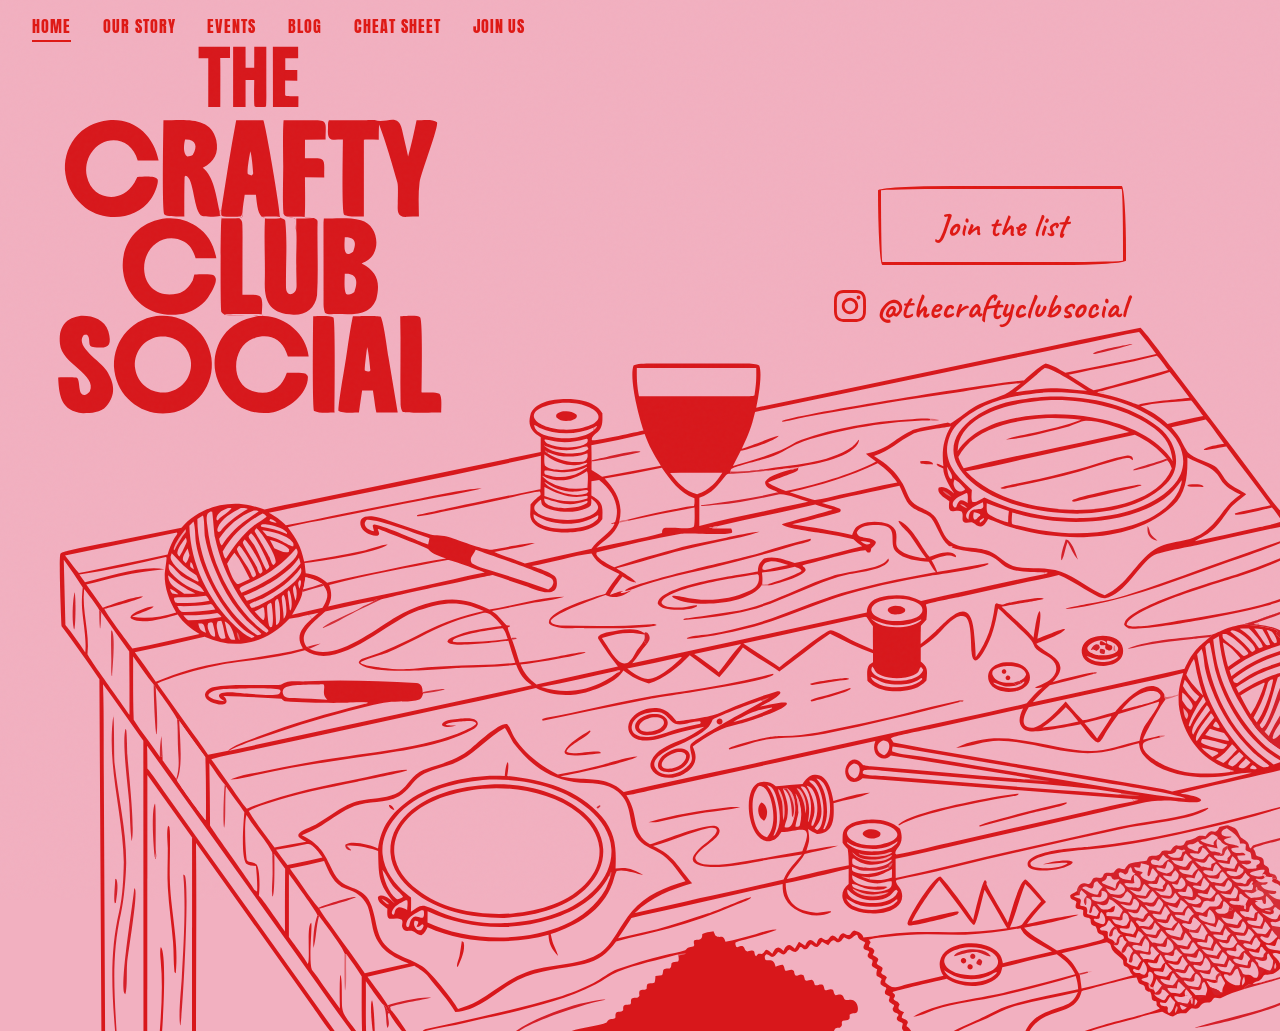
==== commit bd2c3b26: "Add Cheat Sheet page with glossary, abbreviations, tutorials, patterns and deals New tabbed resource" ====
--- a/index.html
+++ b/index.html
@@ -25,6 +25,7 @@
     <li><a href="about.html">Our Story</a></li>
     <li><a href="events.html">Events</a></li>
     <li><a href="blog/">Blog</a></li>
+    <li><a href="cheat-sheet.html">Cheat Sheet</a></li>
     <li><a href="signup.html">Join us</a></li>
   </ul>
   <button class="nav-toggle" aria-label="Menu">
@@ -36,8 +37,13 @@
   <a href="about.html">Our Story</a>
   <a href="events.html">Events</a>
   <a href="blog/">Blog</a>
+  <a href="cheat-sheet.html">Cheat Sheet</a>
   <a href="signup.html">Join us</a>
   <span class="mobile-nav-tagline">Cocktails, crafts & good company</span>
+  <div class="mobile-nav-contact">
+    <a href="mailto:hello@craftyclubsocial.org">hello@craftyclubsocial.org</a>
+    <a href="https://instagram.com/thecraftyclubsocial" target="_blank">@thecraftyclubsocial</a>
+  </div>
 </div>
 
 <!-- HERO -->
--- a/css/style.css
+++ b/css/style.css
@@ -209,12 +209,16 @@
 .mobile-nav-overlay a:nth-child(2) { transition-delay: 0.16s; transform: translateY(20px) rotate(0.8deg); border-radius: 15px 255px 15px 225px / 225px 15px 255px 15px; }
 .mobile-nav-overlay a:nth-child(3) { transition-delay: 0.24s; transform: translateY(20px) rotate(-0.6deg); border-radius: 225px 15px 255px 15px / 15px 255px 15px 225px; }
 .mobile-nav-overlay a:nth-child(4) { transition-delay: 0.32s; transform: translateY(20px) rotate(1deg); border-radius: 15px 225px 15px 255px / 255px 15px 225px 15px; }
+.mobile-nav-overlay a:nth-child(5) { transition-delay: 0.40s; transform: translateY(20px) rotate(-0.8deg); border-radius: 255px 15px 225px 15px / 15px 225px 15px 255px; }
+.mobile-nav-overlay a:nth-child(6) { transition-delay: 0.48s; transform: translateY(20px) rotate(0.6deg); border-radius: 15px 255px 15px 225px / 225px 15px 255px 15px; }
 
 /* Open state — tiles slide in with stagger */
 .mobile-nav-overlay.open a:nth-child(1) { opacity: 1; transform: translateY(0) rotate(-1.2deg); }
 .mobile-nav-overlay.open a:nth-child(2) { opacity: 1; transform: translateY(0) rotate(0.8deg); }
 .mobile-nav-overlay.open a:nth-child(3) { opacity: 1; transform: translateY(0) rotate(-0.6deg); }
 .mobile-nav-overlay.open a:nth-child(4) { opacity: 1; transform: translateY(0) rotate(1deg); }
+.mobile-nav-overlay.open a:nth-child(5) { opacity: 1; transform: translateY(0) rotate(-0.8deg); }
+.mobile-nav-overlay.open a:nth-child(6) { opacity: 1; transform: translateY(0) rotate(0.6deg); }
 
 /* Closing — fast, no stagger */
 .mobile-nav-overlay:not(.open) a {
@@ -241,6 +245,40 @@
 
 .mobile-nav-overlay.open .mobile-nav-tagline {
   opacity: 1;
+}
+
+.mobile-nav-overlay .mobile-nav-contact {
+  display: flex;
+  gap: 1.5rem;
+  justify-content: center;
+  margin-top: 0.5rem;
+  opacity: 0;
+  transition: opacity 0.4s cubic-bezier(0.4, 0, 0.2, 1) 0.45s;
+}
+
+.mobile-nav-overlay.open .mobile-nav-contact {
+  opacity: 1;
+}
+
+.mobile-nav-overlay .mobile-nav-contact a {
+  display: inline;
+  width: auto;
+  max-width: none;
+  padding: 0;
+  border: none;
+  font-family: 'Lora', serif;
+  font-size: 0.85rem;
+  font-weight: 400;
+  color: var(--red);
+  opacity: 1;
+  transform: none;
+  transition: opacity 0.3s ease;
+}
+
+.mobile-nav-overlay .mobile-nav-contact a:hover {
+  opacity: 0.6;
+  background: none;
+  color: var(--red);
 }
 
 /* ============ HERO ============ */
@@ -967,6 +1005,13 @@
   overflow: hidden;
 }
 
+.blog-card-image img {
+  width: 100%;
+  height: 100%;
+  object-fit: cover;
+  object-position: center;
+}
+
 .blog-card-image .placeholder {
   width: 100%;
   height: 100%;
@@ -1019,19 +1064,20 @@
 /* ============ BLOG POST ============ */
 .blog-post-back {
   display: inline-block;
-  font-family: 'Caveat', cursive;
-  font-size: 1.2rem;
+  font-family: 'Anton', sans-serif;
+  font-size: 1rem;
+  text-transform: uppercase;
+  letter-spacing: 0.08em;
   color: var(--red);
   text-decoration: none;
-  padding: 0 2rem;
-  margin-top: 1rem;
+  margin-bottom: 1.5rem;
 }
 
 .blog-post-back:hover { text-decoration: underline; }
 
 .blog-post-header {
   text-align: center;
-  padding: 0 2rem 2rem;
+  padding: 5rem 2rem 2rem;
   max-width: 700px;
   margin: 0 auto;
 }
@@ -1321,6 +1367,10 @@
     padding: 3.5rem 1.2rem 1.5rem;
   }
 
+  .blog-post-header {
+    padding: 3.5rem 1.2rem 1.5rem;
+  }
+
   .page-hero h1 {
     font-size: 1.8rem;
   }
@@ -1401,6 +1451,14 @@
   .hero-instagram-link svg {
     width: 28px;
     height: 28px;
+  }
+
+  /* Homepage nav stays transparent on mobile so hero title is visible */
+  body:not(.has-page-illustration) .site-nav.scrolled {
+    background: transparent;
+    box-shadow: none;
+    backdrop-filter: none;
+    -webkit-backdrop-filter: none;
   }
 }
 
@@ -1460,3 +1518,330 @@
 
 .blog-card.fade-in:nth-child(2) { transition-delay: 0.08s; }
 .blog-card.fade-in:nth-child(3) { transition-delay: 0.16s; }
+
+/* ============ CHEAT SHEET ============ */
+
+/* Tab bar — sticky below nav */
+.cheat-tabs {
+  display: flex;
+  justify-content: center;
+  flex-wrap: wrap;
+  gap: 0.6rem;
+  padding: 1.2rem 1rem;
+  background: rgba(245, 181, 200, 0.95);
+  backdrop-filter: blur(10px);
+  -webkit-backdrop-filter: blur(10px);
+  position: sticky;
+  top: 52px;
+  z-index: 50;
+}
+
+.cheat-tab {
+  background: none;
+  border: 3px solid #DF1814;
+  border-radius: 255px 15px 225px 15px / 15px 225px 15px 255px;
+  padding: 0.6rem 1.4rem;
+  font-family: 'Caveat', cursive;
+  font-size: 1.2rem;
+  font-weight: 700;
+  cursor: pointer;
+  color: #DF1814;
+  transition: background 0.3s cubic-bezier(0.4, 0, 0.2, 1),
+              color 0.3s cubic-bezier(0.4, 0, 0.2, 1),
+              transform 0.3s cubic-bezier(0.4, 0, 0.2, 1);
+}
+
+.cheat-tab:nth-child(2) { border-radius: 15px 255px 15px 225px / 225px 15px 255px 15px; }
+.cheat-tab:nth-child(3) { border-radius: 225px 15px 255px 15px / 15px 255px 15px 225px; }
+.cheat-tab:nth-child(4) { border-radius: 15px 225px 15px 255px / 255px 15px 225px 15px; }
+.cheat-tab:nth-child(5) { border-radius: 255px 15px 225px 15px / 15px 225px 15px 255px; }
+
+.cheat-tab:hover,
+.cheat-tab.active {
+  background: #DF1814;
+  color: var(--pink);
+  transform: translateY(-2px);
+}
+
+.cheat-hidden { display: none !important; }
+
+/* Section titles within tabs */
+.cheat-section-title {
+  font-family: 'Anton', sans-serif;
+  font-size: clamp(1.4rem, 3vw, 1.8rem);
+  font-weight: 400;
+  text-transform: uppercase;
+  color: var(--red);
+  letter-spacing: 0.02em;
+  margin-bottom: 0.3rem;
+}
+
+.cheat-section-sub {
+  font-family: 'Caveat', cursive;
+  font-size: 1.2rem;
+  color: var(--red);
+  margin-bottom: 2rem;
+}
+
+/* Search */
+.cheat-search {
+  max-width: 460px;
+  margin: 0 auto 2rem;
+}
+
+.cheat-search input {
+  width: 100%;
+  padding: 0.9rem 1.2rem;
+  border: none;
+  border-bottom: 2px solid var(--red);
+  border-radius: 0;
+  font-family: 'Lora', serif;
+  font-size: 1.05rem;
+  background: transparent;
+  color: var(--red);
+  outline: none;
+  transition: border-color 0.3s ease;
+}
+
+.cheat-search input:focus { border-color: #DF1814; }
+.cheat-search input::placeholder { color: var(--soft-grey); }
+
+/* Note box — uses same border style as site cards */
+.cheat-note {
+  background: none;
+  border: 3px solid #DF1814;
+  border-radius: 15px 255px 15px 225px / 225px 15px 255px 15px;
+  padding: 1.2rem 1.5rem;
+  margin-bottom: 2rem;
+  font-size: 1rem;
+  line-height: 1.7;
+  color: var(--red);
+  font-weight: 300;
+  transform: rotate(0.3deg);
+}
+
+.cheat-note strong { color: var(--red); font-weight: 600; }
+
+/* Craft groups */
+.cheat-craft-group { margin-bottom: 3rem; }
+
+.cheat-group-title {
+  font-family: 'Anton', sans-serif;
+  font-size: 1.3rem;
+  font-weight: 400;
+  text-transform: uppercase;
+  color: var(--red);
+  letter-spacing: 0.03em;
+  margin-bottom: 1.2rem;
+}
+
+/* Term cards grid */
+.cheat-term-grid {
+  display: grid;
+  grid-template-columns: repeat(auto-fill, minmax(260px, 1fr));
+  gap: 1rem;
+}
+
+.cheat-term-card {
+  background: none;
+  border: 3px solid #DF1814;
+  padding: 1.2rem 1.4rem;
+  transition: background 0.3s cubic-bezier(0.4, 0, 0.2, 1),
+              color 0.3s cubic-bezier(0.4, 0, 0.2, 1),
+              transform 0.3s cubic-bezier(0.4, 0, 0.2, 1);
+}
+
+.cheat-term-card:nth-child(4n+1) { border-radius: 255px 15px 225px 15px / 15px 225px 15px 255px; transform: rotate(-0.4deg); }
+.cheat-term-card:nth-child(4n+2) { border-radius: 15px 255px 15px 225px / 225px 15px 255px 15px; transform: rotate(0.5deg); }
+.cheat-term-card:nth-child(4n+3) { border-radius: 225px 15px 255px 15px / 15px 255px 15px 225px; transform: rotate(-0.3deg); }
+.cheat-term-card:nth-child(4n) { border-radius: 15px 225px 15px 255px / 255px 15px 225px 15px; transform: rotate(0.6deg); }
+
+.cheat-term-card:hover {
+  background: #DF1814;
+  transform: rotate(0deg) translateY(-2px);
+}
+
+.cheat-term-card:hover .cheat-term-word,
+.cheat-term-card:hover .cheat-term-abbr,
+.cheat-term-card:hover .cheat-term-def {
+  color: var(--pink);
+}
+
+.cheat-term-word {
+  font-family: 'Lora', serif;
+  font-weight: 600;
+  color: var(--red);
+  font-size: 1rem;
+  margin-bottom: 0.15rem;
+}
+
+.cheat-term-abbr {
+  font-family: 'Caveat', cursive;
+  font-size: 0.95rem;
+  color: var(--red);
+  font-weight: 600;
+  margin-bottom: 0.4rem;
+}
+
+.cheat-term-def {
+  font-size: 0.95rem;
+  color: var(--red);
+  font-weight: 300;
+  line-height: 1.6;
+}
+
+/* Abbreviation tables */
+.cheat-abbr-table {
+  width: 100%;
+  border-collapse: collapse;
+  margin: 1.5rem 0;
+  font-size: 0.95rem;
+  border: 3px solid #DF1814;
+  border-radius: 8px;
+  overflow: hidden;
+}
+
+.cheat-abbr-table th {
+  background: var(--red);
+  color: var(--pink);
+  padding: 0.8rem 1rem;
+  text-align: left;
+  font-family: 'Anton', sans-serif;
+  font-weight: 400;
+  text-transform: uppercase;
+  letter-spacing: 0.03em;
+  font-size: 0.9rem;
+}
+
+.cheat-abbr-table td {
+  padding: 0.7rem 1rem;
+  border-bottom: 1px solid var(--pink-deep);
+  color: var(--red);
+  font-weight: 300;
+}
+
+.cheat-abbr-table tr:last-child td { border-bottom: none; }
+.cheat-abbr-code { font-weight: 600; color: var(--red); }
+
+/* Tutorial / pattern cards */
+.cheat-card-grid {
+  display: grid;
+  grid-template-columns: repeat(auto-fill, minmax(280px, 1fr));
+  gap: 1.2rem;
+}
+
+.cheat-card {
+  background: none;
+  border: 3px solid #DF1814;
+  padding: 1.5rem;
+  text-decoration: none;
+  color: inherit;
+  display: block;
+  transition: background 0.3s cubic-bezier(0.4, 0, 0.2, 1),
+              color 0.3s cubic-bezier(0.4, 0, 0.2, 1),
+              transform 0.3s cubic-bezier(0.4, 0, 0.2, 1);
+}
+
+.cheat-card:nth-child(4n+1) { border-radius: 255px 15px 225px 15px / 15px 225px 15px 255px; transform: rotate(-0.5deg); }
+.cheat-card:nth-child(4n+2) { border-radius: 15px 255px 15px 225px / 225px 15px 255px 15px; transform: rotate(0.4deg); }
+.cheat-card:nth-child(4n+3) { border-radius: 225px 15px 255px 15px / 15px 255px 15px 225px; transform: rotate(-0.3deg); }
+.cheat-card:nth-child(4n) { border-radius: 15px 225px 15px 255px / 255px 15px 225px 15px; transform: rotate(0.6deg); }
+
+.cheat-card:hover {
+  background: #DF1814;
+  color: var(--pink);
+  transform: rotate(0deg) translateY(-2px);
+}
+
+.cheat-card-tag {
+  font-family: 'Lora', serif;
+  font-size: 0.85rem;
+  font-weight: 600;
+  text-transform: uppercase;
+  letter-spacing: 0.1em;
+  color: var(--red);
+  margin-bottom: 0.3rem;
+}
+
+.cheat-card h3 {
+  font-family: 'Lora', serif;
+  font-size: 1.1rem;
+  font-weight: 600;
+  margin-bottom: 0.4rem;
+  line-height: 1.3;
+  color: var(--red);
+}
+
+.cheat-card p {
+  font-size: 1rem;
+  color: var(--red);
+  font-weight: 300;
+  line-height: 1.6;
+}
+
+.cheat-card .cheat-source {
+  font-family: 'Caveat', cursive;
+  font-size: 1.05rem;
+  font-weight: 600;
+  color: var(--red);
+  margin-top: 0.6rem;
+}
+
+.cheat-card:hover .cheat-card-tag,
+.cheat-card:hover h3,
+.cheat-card:hover p,
+.cheat-card:hover .cheat-source {
+  color: var(--pink);
+}
+
+/* Callout box */
+.cheat-callout {
+  background: none;
+  border: 3px solid #DF1814;
+  border-radius: 255px 15px 225px 15px / 15px 225px 15px 255px;
+  padding: 2.5rem 2rem;
+  margin: 2.5rem 0;
+  text-align: center;
+}
+
+.cheat-callout h3 {
+  font-family: 'Anton', sans-serif;
+  font-size: 1.5rem;
+  font-weight: 400;
+  text-transform: uppercase;
+  color: var(--red);
+  margin-bottom: 0.5rem;
+  letter-spacing: 0.02em;
+}
+
+.cheat-callout p {
+  font-size: 1rem;
+  color: var(--red);
+  font-weight: 300;
+  line-height: 1.7;
+  max-width: 500px;
+  margin: 0 auto 1.2rem;
+}
+
+/* Cheat sheet responsive */
+@media (max-width: 700px) {
+  .cheat-tabs {
+    gap: 0.4rem;
+    padding: 0.8rem 0.5rem;
+    top: 44px;
+  }
+
+  .cheat-tab {
+    font-size: 1rem;
+    padding: 0.5rem 1rem;
+  }
+
+  .cheat-term-grid { grid-template-columns: 1fr; }
+  .cheat-card-grid { grid-template-columns: 1fr; }
+
+  .cheat-abbr-table { font-size: 0.85rem; }
+  .cheat-abbr-table th,
+  .cheat-abbr-table td { padding: 0.6rem 0.7rem; }
+
+  .cheat-callout { padding: 2rem 1.2rem; }
+}
